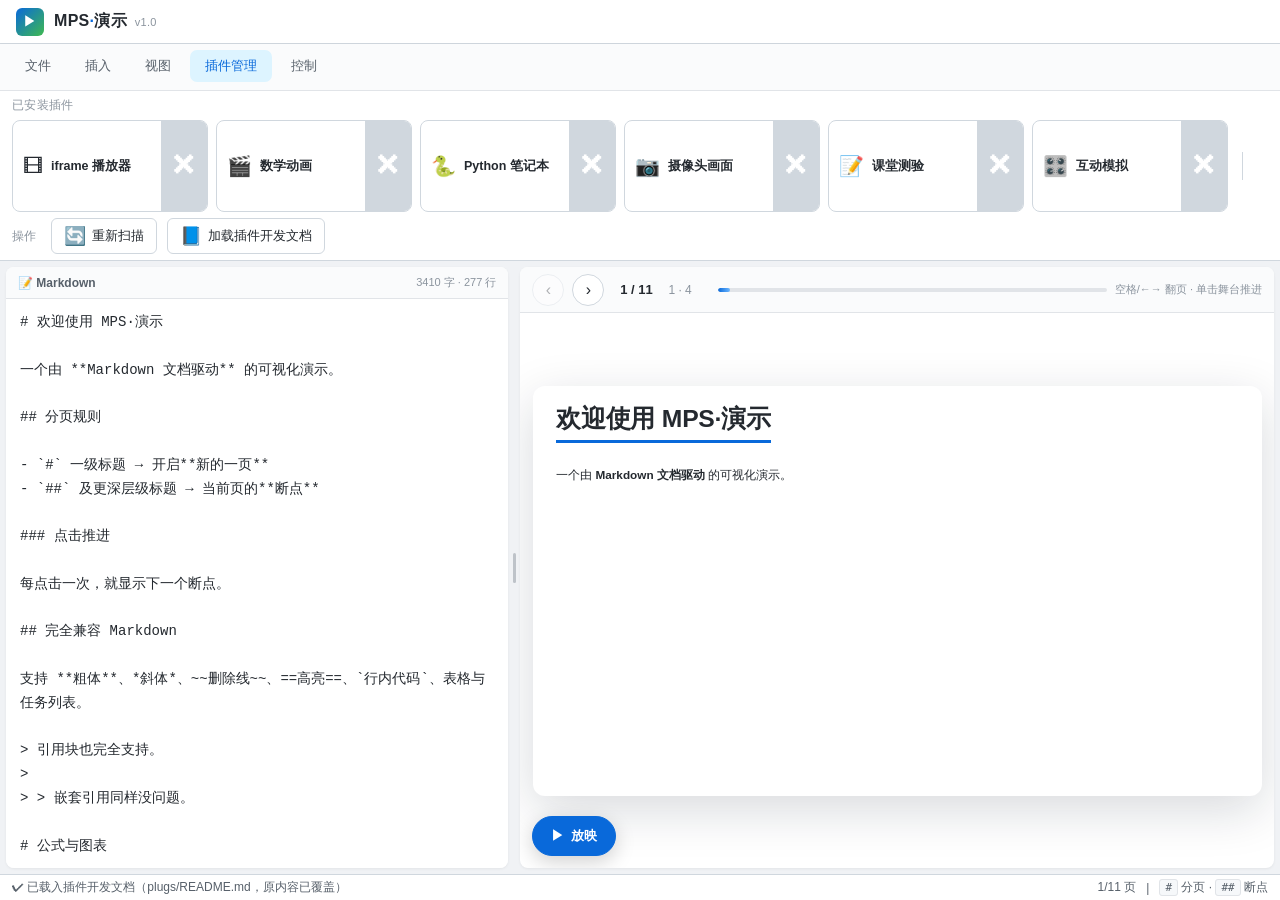
==== presenter.html @ e6049710 "初始提交：MPS · Markdown 写作与演示工具集（纯前端零构建 Markdown 双应用）" ====
<!DOCTYPE html>
<html lang="zh-CN"><head>
<meta charset="UTF-8">
<meta name="viewport" content="width=device-width, initial-scale=1.0, maximum-scale=1.0, user-scalable=no">
<title>MPS·演示 - Markdown 驱动的可视化演示</title>

<!-- 第三方库 -->
<script src="./lib/markdown-it.min.js"></script>
<script src="./lib/markdown-it-sub.min.js"></script>
<script src="./lib/markdown-it-sup.min.js"></script>
<script src="./lib/markdown-it-mark.min.js"></script>
<script src="./lib/markdown-it-multimd-table.min.js"></script>
<!-- KaTeX -->
<link rel="stylesheet" href="./lib/katex.min.css">
<script src="./lib/katex.min.js"></script>
<!-- Mermaid -->
<script src="./lib/mermaid.min.js"></script>
<!-- 插件宿主：扫描 plugs/ 并安装启用的插件（数学动画等） -->
<script src="./lib/mps-plugins.js"></script>

<style>
/* ===== CSS 变量：浅色/深色主题 ===== */
:root {
    --bg-body: #f0f2f5;
    --bg-header: #ffffff;
    --bg-toolbar: #ffffff;
    --bg-tab: #fafbfc;
    --bg-panel: #ffffff;
    --bg-editor: #ffffff;
    --bg-slide: #ffffff;
    --text-primary: #24292f;
    --text-secondary: #57606a;
    --text-muted: #8b949e;
    --border-color: #d0d7de;
    --border-light: #e1e4e8;
    --shadow: 0 1px 3px rgba(0, 0, 0, 0.06);
    --stage-shadow: 0 14px 50px rgba(15, 23, 42, .16);
    --hover-bg: #f3f4f6;
    --active-bg: #ddf4ff;
    --active-color: #0969da;
    --code-bg: #f6f8fa;
    --accent: #0969da;
    --accent-soft: #ddf4ff;
    --table-border: #8b949e;
    --resizer-color: #d0d7de;
    --resizer-active: #0969da;
}

body.dark-mode {
    --bg-body: #1c1e21;
    --bg-header: #2d2f33;
    --bg-toolbar: #2d2f33;
    --bg-tab: #222426;
    --bg-panel: #2d2f33;
    --bg-editor: #1e1f22;
    --bg-slide: #1c1f23;
    --text-primary: #e6e6e6;
    --text-secondary: #b0b0b0;
    --text-muted: #888888;
    --border-color: #44474d;
    --border-light: #3c3f44;
    --shadow: 0 1px 3px rgba(0, 0, 0, 0.3);
    --stage-shadow: 0 14px 50px rgba(0, 0, 0, .65);
    --hover-bg: #3c3f44;
    --active-bg: #1f3a5f;
    --active-color: #58a6ff;
    --code-bg: #2d2f33;
    --accent: #58a6ff;
    --accent-soft: #1f3a5f;
    --table-border: #888888;
    --resizer-color: #44474d;
    --resizer-active: #58a6ff;
}

/* ===== 全局 ===== */
* { margin: 0; padding: 0; box-sizing: border-box; }
html, body { height: 100%; overflow: hidden; }
body {
    font-family: 'Segoe UI', 'Microsoft YaHei', sans-serif;
    background: var(--bg-body);
    display: flex;
    flex-direction: column;
    user-select: none;
    transition: background 0.2s, color 0.2s;
    color: var(--text-primary);
}

/* ===== 标题栏 ===== */
.app-header {
    background: var(--bg-header);
    border-bottom: 1px solid var(--border-color);
    padding: 6px 16px;
    display: flex;
    align-items: center;
    gap: 10px;
    flex-shrink: 0;
    height: 44px;
    box-shadow: var(--shadow);
    transition: background 0.2s, border-color 0.2s;
}
.app-header .logo {
    width: 28px; height: 28px; border-radius: 6px;
    background: linear-gradient(135deg, var(--accent), #3fb950);
    color: #fff;
    display: flex; align-items: center; justify-content: center;
    font-size: 14px; flex-shrink: 0;
}
.app-header .title {
    font-size: 16px; font-weight: 600; color: var(--text-primary); letter-spacing: 0.3px;
}
.app-header .title .accent { color: var(--accent); }
.app-header .version { font-size: 11px; color: var(--text-muted); margin-left: 3px; font-weight: 400; }
.app-header .spacer { flex: 1; }
.app-header .header-status {
    font-size: 11px; color: var(--text-secondary);
    background: var(--bg-tab); padding: 2px 10px; border-radius: 12px; display: none;
}

/* ===== Ribbon 工具栏（Windows 11 圆角风格） ===== */
.ribbon {
    background: var(--bg-toolbar);
    border-bottom: 1px solid var(--border-color);
    flex-shrink: 0;
    box-shadow: var(--shadow);
    transition: background 0.2s, border-color 0.2s;
}
.ribbon-tabs {
    display: flex;
    padding: 6px 10px 8px;
    gap: 4px;
    background: var(--bg-tab);
    border-bottom: 1px solid var(--border-light);
    flex-wrap: nowrap;
    overflow-x: auto;
    -webkit-overflow-scrolling: touch;
    transition: background 0.2s, border-color 0.2s;
}
.ribbon-tabs button {
    background: transparent; border: none;
    padding: 6px 15px; font-size: 13px; font-weight: 500;
    color: var(--text-secondary); cursor: pointer;
    border-radius: 7px;
    transition: all 0.15s;
    white-space: nowrap; font-family: inherit;
    height: 32px; display: flex; align-items: center;
}
.ribbon-tabs button:hover { background: var(--hover-bg); }
.ribbon-tabs button.active { color: var(--active-color); background: var(--active-bg); font-weight: 600; }
.ribbon-panels {
    padding: 6px 12px; min-height: 56px;
    display: flex; align-items: center; flex-wrap: wrap; gap: 6px 10px;
    background: var(--bg-panel);
    transition: background 0.2s;
    max-height: calc(100vh - 200px); overflow-y: auto;
}
.ribbon-panel { display: none; width: 100%; flex-wrap: wrap; align-items: center; gap: 6px 10px; }
.ribbon-panel.active { display: flex; }

.ribbon-panel button, .ribbon-panel select {
    background: var(--bg-panel);
    border: 1px solid var(--border-color);
    border-radius: 6px;
    padding: 6px 12px; font-size: 14px; cursor: pointer;
    color: var(--text-primary);
    transition: all 0.15s;
    display: inline-flex; align-items: center; gap: 6px;
    white-space: nowrap; font-family: inherit;
    height: 36px; min-width: 44px; justify-content: center;
}
.ribbon-panel button:hover, .ribbon-panel select:hover {
    background: var(--hover-bg); border-color: var(--text-muted);
}
.ribbon-panel button:active, .ribbon-panel select:active { background: var(--border-light); }
.ribbon-panel button.active { background: var(--active-bg); border-color: var(--active-color); color: var(--active-color); }
.ribbon-panel button.primary { background: var(--accent); border-color: var(--accent); color: #fff; }
.ribbon-panel button.primary:hover { opacity: .88; background: var(--accent); }
.ribbon-panel select { padding: 4px 24px 4px 10px; appearance: auto; min-width: 70px; }
.ribbon-panel .icon { font-size: 18px; line-height: 1; }
.ribbon-panel .label { font-size: 13px; font-weight: 500; }
.ribbon-panel .group-label { font-size: 12px; color: var(--text-muted); margin-right: 4px; font-weight: 500; letter-spacing: 0.3px; white-space: nowrap; }
.ribbon-panel .divider { width: 1px; height: 28px; background: var(--border-color); margin: 0 4px; }
.ribbon-panel .hint { font-size: 12px; color: var(--text-muted); line-height: 1.5; }
.ribbon-panel input[type="text"] {
    height: 36px; padding: 0 10px; border: 1px solid var(--border-color);
    border-radius: 6px; background: var(--bg-panel); color: var(--text-primary);
    font-size: 13px; min-width: 150px; font-family: inherit;
    transition: border-color 0.15s;
}
.ribbon-panel input[type="text"]:focus { outline: none; border-color: var(--active-color); }
.ribbon-panel button:disabled { opacity: .4; cursor: not-allowed; }
/* —— 插件管理面板：紧凑的可翻转卡片（正面：图标 + 名称 + 开关；背面：简介） —— */
.plugin-card {
    position: relative; flex: 0 0 auto;
    width: 196px; height: 92px;
    perspective: 700px; cursor: pointer;
}
.plugin-card .pc-inner {
    position: relative; width: 100%; height: 100%;
    transform-style: preserve-3d;
    transition: transform 0.45s cubic-bezier(0.4, 0.2, 0.2, 1);
}
.plugin-card.flipped .pc-inner { transform: rotateY(180deg); }
.plugin-card .pc-face {
    position: absolute; top: 0; right: 0; bottom: 0; left: 0;
    display: flex; overflow: hidden;
    border: 1px solid var(--border-color); border-radius: 8px; background: var(--bg-panel);
    backface-visibility: hidden; -webkit-backface-visibility: hidden;
}
.plugin-card.on .pc-face { border-color: var(--active-color); }
.plugin-card .pc-front { align-items: stretch; gap: 0; padding: 0; }
.plugin-card .pc-info { display: flex; align-items: center; gap: 8px; flex: 1; min-width: 0; padding: 8px 10px; }
.plugin-card .pc-icon { flex: 0 0 auto; font-size: 20px; line-height: 1; }
.plugin-card .pc-name {
    flex: 1; min-width: 0; font-size: 12.5px; font-weight: 600; line-height: 1.3;
    color: var(--text-primary);
    display: -webkit-box; -webkit-line-clamp: 2; -webkit-box-orient: vertical; overflow: hidden;
}
.plugin-card.on .pc-name { color: var(--active-color); }
.plugin-card .pc-back {
    flex-direction: column; justify-content: center; gap: 2px;
    padding: 8px 10px; transform: rotateY(180deg);
}
.plugin-card .pc-desc {
    font-size: 10.5px; line-height: 1.4; color: var(--text-secondary);
    display: -webkit-box; -webkit-line-clamp: 4; -webkit-box-orient: vertical; overflow: hidden;
}
.plugin-card .pc-meta {
    font-size: 10px; color: var(--text-muted);
    white-space: nowrap; overflow: hidden; text-overflow: ellipsis;
}
/* 开关：与卡片等高的大方块（开启 = 蓝色 √，关闭 = 灰色 ×） */
.plugin-card .pc-block {
    flex: 0 0 auto; width: 46px;
    display: flex; align-items: center; justify-content: center;
    background: var(--border-color); color: #fff;
    font-size: 26px; line-height: 1; font-weight: 700;
    user-select: none; transition: background 0.2s;
}
.plugin-card.on .pc-block { background: var(--active-color); }
.plugin-card .pc-block:hover { filter: brightness(0.94); }
.plugin-card .pc-block.pending { opacity: 0.45; }
/* —— 通用确认弹窗：与页面 UI 统一（替代浏览器原生 confirm） —— */
.mps-modal {
    position: fixed; top: 0; right: 0; bottom: 0; left: 0; z-index: 9999;
    display: flex; align-items: center; justify-content: center;
}
.mps-modal[hidden] { display: none; }
.mps-modal .mps-modal-mask { position: absolute; top: 0; right: 0; bottom: 0; left: 0; background: rgba(0, 0, 0, .45); }
.mps-modal .mps-modal-box {
    position: relative; width: min(430px, calc(100vw - 40px));
    background: var(--bg-panel); border: 1px solid var(--border-color);
    border-radius: 12px; box-shadow: 0 12px 36px rgba(0, 0, 0, .28);
    overflow: hidden; animation: mpsModalIn .16s ease-out;
}
@keyframes mpsModalIn {
    from { opacity: 0; transform: translateY(-10px) scale(.98); }
    to { opacity: 1; transform: none; }
}
.mps-modal .mps-modal-head {
    display: flex; align-items: center; gap: 8px;
    padding: 15px 18px 0; font-size: 15px; font-weight: 600; color: var(--text-primary);
}
.mps-modal .mps-modal-head .icon { font-size: 17px; line-height: 1; }
.mps-modal .mps-modal-body {
    padding: 10px 18px 18px; font-size: 13px; line-height: 1.7;
    color: var(--text-secondary); word-break: break-word;
}
.mps-modal .mps-modal-foot {
    display: flex; justify-content: flex-end; gap: 8px;
    padding: 12px 18px; border-top: 1px solid var(--border-color); background: var(--bg-body);
}
.mps-modal .mps-modal-foot button {
    height: 34px; padding: 0 18px; border-radius: 6px; cursor: pointer;
    font-family: inherit; font-size: 13px;
    border: 1px solid var(--border-color); background: var(--bg-panel); color: var(--text-primary);
    transition: all 0.15s;
}
.mps-modal .mps-modal-foot button:hover { background: var(--hover-bg); border-color: var(--text-muted); }
.mps-modal .mps-modal-foot button:focus-visible { outline: 2px solid var(--active-color); outline-offset: 1px; }
.mps-modal .mps-modal-foot button.primary { background: var(--accent); border-color: var(--accent); color: #fff; }
.mps-modal .mps-modal-foot button.primary:hover { opacity: .88; background: var(--accent); }
.ctrl-zone { display: flex; flex-direction: column; gap: 4px; width: 100%; margin-top: 4px; }
.ctrl-devices { display: flex; flex-wrap: wrap; gap: 5px; min-height: 22px; }
.ctrl-device {
    font-size: 11px; padding: 2px 9px; border-radius: 11px;
    border: 1px solid var(--border-color); color: var(--text-muted);
    display: inline-flex; align-items: center; gap: 4px; white-space: nowrap; background: var(--bg-panel);
}
.ctrl-device.online { color: var(--active-color); border-color: var(--active-color); }
.ctrl-device b { color: var(--text-primary); font-weight: 600; }
.ctrl-log {
    font-size: 11px; font-family: Consolas, Menlo, monospace; line-height: 1.6;
    color: var(--text-muted); max-height: 88px; overflow-y: auto;
    border-top: 1px dashed var(--border-color); padding-top: 4px; white-space: pre-wrap;
}

/* ===== 主体 ===== */
.main {
    flex: 1; min-height: 0; display: flex;
    overflow: hidden; background: var(--bg-body);
    padding: 6px; gap: 0;
    transition: background 0.2s, flex-direction 0.2s;
}
.editor-panel {
    flex: 1 1 40%; min-height: 0;
    display: flex; flex-direction: column;
    background: var(--bg-editor);
    border-radius: 8px; box-shadow: var(--shadow);
    overflow: hidden; position: relative;
    transition: background 0.2s;
}
.stage-panel {
    flex: 1 1 60%; min-height: 0;
    display: flex; flex-direction: column;
    border-radius: 8px; box-shadow: var(--shadow);
    overflow: hidden; background: var(--bg-panel);
    transition: background 0.2s;
}
.editor-panel.hidden-panel, .stage-panel.hidden-panel, .resizer.hidden-panel { display: none; }
.ribbon.hidden-panel { display: none; }

.resizer {
    flex-shrink: 0; width: 8px; background: transparent;
    cursor: col-resize; display: flex; align-items: center; justify-content: center;
    position: relative; transition: background 0.2s;
    margin: 0 2px;
}
.resizer:hover, .resizer.active { background: var(--resizer-color); }
.resizer::after {
    content: ''; display: block; width: 3px; height: 30px;
    background: var(--text-muted); border-radius: 2px; opacity: .5;
    transition: opacity 0.2s;
}
.resizer:hover::after, .resizer.active::after { opacity: 1; background: var(--resizer-active); }

/* 面板头部 */
.editor-panel .panel-header, .stage-panel .panel-header {
    padding: 6px 12px; background: var(--bg-tab);
    border-bottom: 1px solid var(--border-light);
    font-size: 12px; font-weight: 600; color: var(--text-secondary);
    display: flex; justify-content: space-between; align-items: center;
    flex-shrink: 0; height: 32px;
    transition: background 0.2s, border-color 0.2s;
}
.editor-panel textarea {
    flex: 1; min-height: 0; border: none;
    padding: 12px 14px; font-size: 14px; line-height: 1.7;
    font-family: 'Consolas', 'Courier New', monospace;
    resize: none; outline: none;
    background: var(--bg-editor); color: var(--text-primary);
    tab-size: 4;
    transition: background 0.2s, color 0.2s;
    user-select: text;
}

/* ---- 舞台 ---- */
.stage-wrap {
    flex: 1; min-height: 0; position: relative;
    display: flex; align-items: center; justify-content: center;
    padding: 12px; overflow: hidden;
    transition: background 0.25s;
}
.stage {
    position: relative;
    background: var(--bg-slide);
    border-radius: 12px;
    box-shadow: var(--stage-shadow);
    overflow: hidden; cursor: pointer;
    transition: background 0.25s, box-shadow 0.25s;
}
.stage.pulse { animation: stagePulse .4s ease; }
@keyframes stagePulse {
    0%   { box-shadow: var(--stage-shadow), 0 0 0 0 rgba(9,105,218,.5); }
    100% { box-shadow: var(--stage-shadow), 0 0 0 18px rgba(9,105,218,0); }
}
.slide {
    position: absolute; inset: 0;
    padding: 1.6em 2em; overflow-y: auto; overflow-x: hidden;
    line-height: 1.65;
    scrollbar-width: thin; scrollbar-color: var(--border-color) transparent;
}
.slide::-webkit-scrollbar { width: 8px; }
.slide::-webkit-scrollbar-thumb { background: var(--border-color); border-radius: 4px; }
.slide-block + .slide-block { margin-top: .9em; }
.slide-block.enter { animation: blockIn .42s cubic-bezier(.22,.85,.3,1) both; }
@keyframes blockIn { from { opacity: 0; transform: translateY(16px); } to { opacity: 1; transform: translateY(0); } }
.empty-state {
    position: absolute; inset: 0;
    display: flex; align-items: center; justify-content: center;
    color: var(--text-muted); font-size: 15px; text-align: center;
    padding: 2em; line-height: 1.8;
}

/* ---- 舞台内 Markdown 样式 ---- */
.slide h1 { font-size: 2.1em; font-weight: 700; line-height: 1.25; margin: 0 0 .65em; padding-bottom: .18em; border-bottom: 3px solid var(--accent); display: inline-block; letter-spacing: -.01em; }
.slide h2 { font-size: 1.45em; font-weight: 650; line-height: 1.3; margin: 0 0 .55em; display: flex; align-items: center; gap: .5em; }
.slide h2::before { content: ''; flex-shrink: 0; width: .18em; height: .95em; background: var(--accent); border-radius: 2px; }
.slide h3 { font-size: 1.2em; font-weight: 600; margin: .15em 0 .45em; color: var(--text-primary); }
.slide h4 { font-size: 1.08em; font-weight: 600; margin: .15em 0 .4em; color: var(--text-secondary); }
.slide h5, .slide h6 { font-size: 1em; font-weight: 600; margin: .15em 0 .35em; color: var(--text-secondary); }
.slide p { margin: .5em 0; }
.slide strong { font-weight: 700; }
.slide mark { background: #fff3b0; color: inherit; padding: 0 .18em; border-radius: 3px; }
body.dark-mode .slide mark { background: #6b5b1a; }
.slide ul, .slide ol { padding-left: 1.5em; margin: .5em 0; }
.slide li { margin: .22em 0; }
.slide li::marker { color: var(--accent); }
.slide ul ul, .slide ul ol, .slide ol ul, .slide ol ol { margin: .2em 0; padding-left: 1.5em; }
.slide .task-list-item { list-style: none; margin-left: -1.45em; }
.slide .task-list-item input[type="checkbox"] { margin-right: .5em; vertical-align: middle; accent-color: var(--accent); pointer-events: none; }
.slide code { font-family: 'Consolas','Courier New',monospace; font-size: .88em; background: var(--code-bg); padding: .12em .4em; border-radius: 4px; border: 1px solid var(--border-light); }
.slide pre { background: var(--code-bg); border: 1px solid var(--border-light); border-radius: 9px; padding: .85em 1.05em; overflow-x: auto; margin: .7em 0; }
.slide pre code { background: none; border: none; padding: 0; font-size: .85em; line-height: 1.6; }
.slide blockquote { border-left: .25em solid var(--accent); padding: .2em 0 .2em 1em; margin: .7em 0; color: var(--text-secondary); }
.slide blockquote blockquote { margin-left: 1.2em; border-left-color: var(--text-muted); }
.slide table { border-collapse: collapse; margin: .75em 0; font-size: .95em; }
.slide th, .slide td { border: 2px solid var(--table-border); padding: .38em .9em; text-align: left; }
.slide th { background: var(--code-bg); font-weight: 600; }
.slide img { max-width: 100%; border-radius: 8px; }
.slide hr { border: none; height: 1px; background: var(--border-color); margin: 1.1em 0; }
.slide a { color: var(--accent); text-decoration: none; border-bottom: 1px solid transparent; transition: border-color .15s; }
.slide a:hover { border-bottom-color: var(--accent); }
.slide .katex-display { margin: .75em 0; overflow-x: auto; overflow-y: hidden; padding: .2em 0; }
.slide .mermaid { text-align: center; margin: .8em 0; overflow-x: auto; }

body.dark-mode .countdown-hello .mermaid svg { background: transparent; }
body.dark-mode .slide .mermaid svg { background: transparent; }
body.dark-mode .slide .mermaid .node rect,
body.dark-mode .slide .mermaid .node circle,
body.dark-mode .slide .mermaid .node ellipse,
body.dark-mode .slide .mermaid .node polygon,
body.dark-mode .slide .mermaid .node path { stroke: #aaa; stroke-width: 1.5px; }
body.dark-mode .slide .mermaid .edgePath .path { stroke: #aaa !important; }
body.dark-mode .slide .mermaid .cluster rect { stroke: #888 !important; }
body.dark-mode .slide .mermaid .actor { stroke: #aaa !important; fill: #2d2f33 !important; }
body.dark-mode .slide .mermaid .actor-line { stroke: #888 !important; }
body.dark-mode .slide .mermaid .messageLine0,
body.dark-mode .slide .mermaid .messageLine1 { stroke: #aaa !important; }
body.dark-mode .slide .mermaid .loopLine { stroke: #888 !important; }
body.dark-mode .slide .mermaid .task { stroke: #aaa !important; }
body.dark-mode .slide .mermaid .grid .tick { stroke: #555 !important; }
body.dark-mode .slide .mermaid .today { stroke: #f44 !important; }

/* ---- 舞台工具条 ---- */
.stage-toolbar {
    flex-shrink: 0; height: 46px;
    display: flex; align-items: center; gap: 8px;
    padding: 0 12px;
    background: var(--bg-tab);
    border-bottom: 1px solid var(--border-light);
    transition: background 0.2s, border-color 0.2s;
}
.nav-btn {
    width: 32px; height: 32px; border-radius: 50%;
    border: 1px solid var(--border-color); background: var(--bg-panel);
    color: var(--text-primary); font-size: 16px; line-height: 1;
    cursor: pointer; display: flex; align-items: center; justify-content: center;
    transition: all .15s; user-select: none;
}
.nav-btn:hover:not(:disabled) { background: var(--accent); border-color: var(--accent); color: #fff; }
.nav-btn:disabled { opacity: .35; cursor: not-allowed; }
.page-info { font-size: 13px; font-weight: 600; min-width: 48px; text-align: center; font-variant-numeric: tabular-nums; }
.step-info { font-size: 12px; color: var(--text-muted); min-width: 42px; font-variant-numeric: tabular-nums; }
.progress-track { flex: 1; height: 4px; border-radius: 2px; background: var(--border-light); overflow: hidden; min-width: 40px; }
.progress-bar { height: 100%; width: 0%; border-radius: 2px; background: linear-gradient(90deg, var(--accent), #6cb6ff); transition: width .35s cubic-bezier(.3,.9,.3,1); }
.toolbar-hint { font-size: 11px; color: var(--text-muted); }

/* ---- 悬浮放映按钮（位于翻页按钮下方） ---- */
.pres-btns {
    position: absolute; left: 12px; bottom: 12px;
    display: flex; flex-direction: column; gap: 8px;
    z-index: 20;
}
.pres-btn {
    height: 40px; padding: 0 18px; border-radius: 20px;
    border: 1px solid var(--border-color);
    background: var(--bg-panel); color: var(--text-primary);
    font-size: 13px; font-weight: 600;
    box-shadow: 0 6px 20px rgba(0,0,0,.18);
    cursor: pointer; display: inline-flex; align-items: center; gap: 7px;
    backdrop-filter: blur(8px);
    transition: all .15s; font-family: inherit; white-space: nowrap; user-select: none;
}
.pres-btn:hover { background: var(--active-bg); border-color: var(--active-color); color: var(--active-color); transform: translateY(-1px); }
.pres-btn.primary { background: var(--accent); border-color: var(--accent); color: #fff; }
.pres-btn.primary:hover { opacity: .9; color: #fff; background: var(--accent); }
.pres-btn.hidden { display: none; }

/* ===== 状态栏 ===== */
.statusbar {
    flex-shrink: 0; height: 26px;
    background: var(--bg-panel); border-top: 1px solid var(--border-color);
    display: flex; align-items: center; justify-content: space-between;
    padding: 0 12px; font-size: 12px;
    color: var(--text-secondary);
    transition: background 0.2s, border-color 0.2s;
}
.statusbar .right { display: flex; align-items: center; gap: 10px; }
.statusbar code { background: var(--code-bg); padding: 1px 5px; border-radius: 3px; border: 1px solid var(--border-light); font-family: 'Consolas', monospace; font-size: 11px; }

/* 隐藏文件输入 */
#fileInput { display: none; }

/* ===== 响应式 ===== */
@media (max-width: 720px) {
    .app-header { height: 40px; padding: 4px 10px; }
    .app-header .version { display: none; }
    .main { flex-direction: column; }
    .editor-panel { flex: 1 1 45%; min-height: 30vh; }
    .stage-panel { flex: 1 1 55%; min-height: 30vh; }
    .resizer { width: 100%; height: 8px; cursor: row-resize; margin: 2px 0; }
    .resizer::after { width: 30px; height: 3px; }
    .ribbon-tabs button { padding: 4px 12px; font-size: 12px; height: 30px; }
    .ribbon-panels { padding: 4px 8px; min-height: 48px; max-height: calc(100vh - 160px); }
    .ribbon-panel button, .ribbon-panel select { padding: 4px 8px; font-size: 13px; height: 32px; min-width: 36px; }
    .toolbar-hint { display: none; }
    .stage-wrap { padding: 8px; }
    .stage-toolbar { height: 42px; }
}
@media (max-width: 480px) {
    .ribbon-tabs button { padding: 2px 8px; font-size: 11px; height: 26px; }
    .ribbon-panel button, .ribbon-panel select { padding: 2px 6px; font-size: 12px; height: 28px; min-width: 30px; }
    .ribbon-panel .label { font-size: 11px; }
    .ribbon-panels { padding: 2px 4px; min-height: 40px; gap: 4px; }
    .ribbon-panel { gap: 4px; }
}
</style>
</head>
<body>

<!-- ===== 标题栏 ===== -->
<header class="app-header">
    <div class="logo">▶</div>
    <div class="title">MPS<span class="accent">·</span>演示 <span class="version">v1.0</span></div>
    <div class="spacer"></div>
    <span class="header-status">● 就绪</span>
</header>

<!-- ===== Ribbon 工具栏 ===== -->
<div class="ribbon" id="ribbon">
    <div class="ribbon-tabs">
        <button class="" data-tab="tab-file" data-order="10">文件</button>
        <button data-tab="tab-insert" data-order="20" class="">插入</button>
        <button data-tab="tab-view" data-order="30" class="">视图</button>
        <button data-tab="tab-plugins" data-order="80" class="active" style="font-size: 13px; font-weight: normal;">插件管理</button>
        <button data-tab="tab-control" data-order="90">控制</button>
    </div>
    <div class="ribbon-panels">
        <!-- 文件 -->
        <div class="ribbon-panel" id="tab-file">
            <button class="primary" id="packageBtn" title="把当前 Markdown 打包成纯净演示 HTML"><span class="icon">📦</span><span class="label">打包演示</span></button>
            <div class="divider"></div>
            <button id="openFileBtn" title="打开 .md 文件"><span class="icon">📂</span><span class="label">打开</span></button>
            <button id="loadExampleBtn" title="加载示例"><span class="icon">📋</span><span class="label">示例</span></button>
            <button id="clearBtn" title="清空编辑区"><span class="icon">🗑</span><span class="label">清空</span></button>
            <span class="hint">分页规则：<code>#</code> 一级标题 = 新页 · <code>##</code>~<code>######</code> = 断点</span>
        </div>
        <!-- 插入 -->
        <div class="ribbon-panel" id="tab-insert">
            <span class="group-label">分页</span>
            <button id="pageBreakBtn" title="插入分页符（# 一级标题）"><span class="icon">#</span><span class="label">分页</span></button>
            <span class="group-label">断点</span>
            <button id="breakBtn" title="插入断点（## 二级标题）"><span class="icon">##</span><span class="label">断点</span></button>
            <div class="divider"></div>
            <span class="group-label">图表</span>
            <button id="insertFlowBtn" title="流程图 Mermaid"><span class="icon">↗</span><span class="label">流程图</span></button>
            <button id="insertSeqBtn" title="时序图 Mermaid"><span class="icon">⟷</span><span class="label">时序图</span></button>
            <button id="insertGanttBtn" title="甘特图 Mermaid"><span class="icon">📊</span><span class="label">甘特图</span></button>
            <button id="insertTableBtn" title="插入表格"><span class="icon">⊞</span><span class="label">表格</span></button>
            <div class="divider"></div>
            <span class="group-label">公式</span>
            <button id="insertInlineMathBtn" title="行内公式"><span class="icon">∑</span><span class="label">行内公式</span></button>
            <button id="insertBlockMathBtn" title="块级公式"><span class="icon">∫</span><span class="label">块级公式</span></button>
        </div>
        <!-- 视图 -->
        <div class="ribbon-panel" id="tab-view">
            <span class="group-label">尺寸</span>
            <button id="aspect169Btn" title="宽屏 16:9" class="active"><span class="icon">▭</span><span class="label">16:9</span></button>
            <button id="aspect43Btn" title="4:3"><span class="icon">▢</span><span class="label">4:3</span></button>
            <button id="aspectAutoBtn" title="随窗口自适应"><span class="icon">↔</span><span class="label">自适应</span></button>
            <div class="divider"></div>
            <span class="group-label">主题</span>
            <button id="lightModeBtn" title="浅色模式" class="active"><span class="icon">☀️</span><span class="label">浅色</span></button>
            <button id="darkModeBtn" title="深色模式"><span class="icon">🌙</span><span class="label">深色</span></button>
        </div>
        <!-- 插件管理（宿主选项卡；各插件的功能选项卡由插件自行注入） -->
        <div class="ribbon-panel active" id="tab-plugins">
            <span class="group-label">已安装插件</span>
            <div id="pluginList" style="display:flex;flex-wrap:wrap;gap:8px;align-items:stretch;"><div class="plugin-card off" title="点击卡片查看简介"><div class="pc-inner"><div class="pc-face pc-front"><div class="pc-info" style="font-size: 16px;"><span class="pc-icon">🎬</span><span class="pc-name">数学动画</span></div><div class="pc-block" role="switch" aria-checked="false" title="启用该插件">✕</div></div><div class="pc-face pc-back"><div class="pc-desc" title="用 manim 风格的 DSL 在幻灯片里渲染可播放的数学动画：Canvas 绘制几何图形，KaTeX 排版公式，带可拖动的时间轴。">用 manim 风格的 DSL 在幻灯片里渲染可播放的数学动画：Canvas 绘制几何图形，KaTeX 排版公式，带可拖动的时间轴。</div><div class="pc-meta">mps-manim · v1.0.0 · MPS</div></div></div></div><div class="plugin-card off" title="点击卡片查看简介"><div class="pc-inner"><div class="pc-face pc-front"><div class="pc-info"><span class="pc-icon">🎞</span><span class="pc-name">iframe 播放器</span></div><div class="pc-block" role="switch" aria-checked="false" title="启用该插件">✕</div></div><div class="pc-face pc-back"><div class="pc-desc" title="在幻灯片里嵌入第三方平台播放器：哔哩哔哩、网易云音乐（单曲 / 歌单）、YouTube、Vimeo，或任意 iframe 地址。">在幻灯片里嵌入第三方平台播放器：哔哩哔哩、网易云音乐（单曲 / 歌单）、YouTube、Vimeo，或任意 iframe 地址。</div><div class="pc-meta">iframe · v1.0.0 · MPS</div></div></div></div></div>
            <div class="divider"></div>
            <span class="group-label">操作</span>
            <button id="pluginRescanBtn" title="重新扫描 plugs/manifest.json"><span class="icon">🔄</span><span class="label">重新扫描</span></button>
            <button id="pluginDocBtn" title="把 ./plugs/README.md 载入编辑器（会覆盖当前文档）"><span class="icon">📘</span><span class="label">加载插件开发文档</span></button>
            
        </div>
        <!-- 控制 -->
        <div class="ribbon-panel" id="tab-control">
            <span class="group-label">连接</span>
            <input id="brokerUrl" type="text" value="wss://broker.hivemq.com:8884/mqtt" title="MQTT/WebSocket 地址（HiveMQ 公共 Broker）" placeholder="ws(s)://主机:端口/mqtt">
            <input id="roomId" type="text" value="mps" title="房间前缀，同一前缀互相同步" placeholder="房间/前缀">
            <select id="roleSel" title="本机角色">
                <option value="master">主控 Master</option>
                <option value="slave">被控 Slave</option>
            </select>
            <button id="mpsConnectBtn" title="连接 MQTT">连接</button>
            <button id="mpsDisconnectBtn" disabled="" title="断开连接">断开</button>
            <span id="mpsConnState" class="hint" style="color: var(--text-muted);">未连接</span>
            <div class="divider"></div>
            <span class="group-label">文档</span>
            <button id="mpsSendDocBtn" disabled="" title="把当前 Markdown 发送给所有被控端">📤 发送文档</button>
            <span class="hint" id="mpsRoleHint">未连接，请填写地址并点击「连接」</span>
            <div class="ctrl-zone">
                <div id="mpsDevices" class="ctrl-devices"></div>
                <div id="mpsLog" class="ctrl-log"></div>
            </div>
        </div>
    </div>
</div>

<!-- ===== 主体 ===== -->
<div class="main" id="mainContainer">
    <div class="editor-panel" id="editorPanel">
        <div class="panel-header">
            <span>📝 Markdown</span>
            <span style="font-weight:400; font-size:11px; color:var(--text-muted);"><span id="wordCount">867</span> 字 · <span id="lineCount">81</span> 行</span>
        </div>
        <textarea id="editor" spellcheck="false" placeholder="# 第一页标题

这里的内容属于第一页。

## 第一个断点

点击后才会出现。

### 更深的断点

再次点击后出现。

# 第二页标题

新的一页。"></textarea>
    </div>
    <div class="resizer" id="resizer"></div>
    <div class="stage-panel" id="stagePanel">
        <div class="stage-toolbar">
            <button class="nav-btn" id="prevBtn" title="上一页 (←)" disabled="">‹</button>
            <button class="nav-btn" id="nextBtn" title="下一页 (→)">›</button>
            <span class="page-info" id="pageInfo">1 / 5</span>
            <span class="step-info" id="stepInfo">1 · 4</span>
            <div class="progress-track"><div class="progress-bar" id="progressBar" style="width: 7.14286%;"></div></div>
            <span class="toolbar-hint">空格/←→ 翻页 · 单击舞台推进</span>
        </div>
        <div class="stage-wrap" id="stageWrap">
            <div class="stage" id="stage" style="width: 613px; height: 344px;"><div class="slide" id="slide" style="font-size: 11px;"><div class="slide-block enter"><h1>欢迎使用 MPS·演示</h1>
<p>一个由 <strong>Markdown 文档驱动</strong> 的可视化演示。</p>
</div></div></div>
            <div class="pres-btns" id="presBtns">
                <button class="pres-btn primary" id="presentBtn" title="进入放映模式（隐藏编辑区并全屏）"><span class="icon">▶</span><span class="label">放映</span></button>
                <button class="pres-btn hidden" id="exitPresentBtn" title="退出放映模式"><span class="icon">⏹</span><span class="label">退出放映</span></button>
            </div>
        </div>
    </div>
</div>
<input type="file" id="fileInput" accept=".md,.markdown,.txt">

<!-- ===== 状态栏 ===== -->
<div class="statusbar">
    <span id="statusLeft">✔ 已载入插件开发文档（plugs/README.md，原内容已覆盖）</span>
    <div class="right">
        <span id="slideStatus">1/5 页</span>
        <span>|</span>
        <span><code>#</code> 分页 · <code>##</code> 断点</span>
    </div>
</div>

<!-- ===== 通用确认弹窗（须位于主脚本之前，脚本启动时即取元素引用） ===== -->
<div class="mps-modal" id="mpsModal" hidden="">
    <div class="mps-modal-mask" id="mpsModalMask"></div>
    <div class="mps-modal-box" role="dialog" aria-modal="true" aria-labelledby="mpsModalTitle">
        <div class="mps-modal-head"><span class="icon">⚠</span><span id="mpsModalTitle">加载示例</span></div>
        <div class="mps-modal-body" id="mpsModalMsg">加载示例将覆盖当前 Markdown 内容，且无法撤销。是否继续？</div>
        <div class="mps-modal-foot">
            <button id="mpsModalCancel">取消</button>
            <button class="primary" id="mpsModalOk">覆盖并加载</button>
        </div>
    </div>
</div>

<script>
(function () {
    'use strict';

    /* =========================================================
       1. Markdown-it 初始化
       ========================================================= */
    const md = window.markdownit({
        html: true, linkify: true, typographer: true, breaks: true
    });
    try {
        if (window.markdownitSub) md.use(window.markdownitSub);
        if (window.markdownitSup) md.use(window.markdownitSup);
        if (window.markdownitMark) md.use(window.markdownitMark);
        if (window.markdownitMultimdTable) {
            md.use(window.markdownitMultimdTable, {
                multiline: true, rowspan: true, headerless: true,
                multibody: true, autolabel: true
            });
        }
    } catch (e) { console.warn('markdown-it 插件加载警告:', e); }

    // 宿主 fence：mermaid 由宿主处理，其余语言（如 manim）交给插件注册的渲染器
    const hostFence = function (tokens, idx, options, env, self) {
        const token = tokens[idx];
        const info = token.info.trim();
        if (info === 'mermaid') {
            return '<div class="mermaid">' + token.content + '</div>';
        }
        const prev = md.renderer.rules.__mpsHostPrev;
        if (prev) return prev(tokens, idx, options, env, self);
        return self.renderToken(tokens, idx, options);
    };
    md.renderer.rules.__mpsHostPrev = md.renderer.rules.fence || null;
    md.renderer.rules.fence = hostFence;

    // 暴露给插件的导航能力（可选能力；插件经 ctx.nav 使用，动手时先判断非空）
    const nav = {
        get slide() { return slideIndex; },
        get step() { return stepIndex; },
        get total() { return deck.length; },
        get steps() { return deck.length ? deck[slideIndex].blocks.length : 0; },
        next: function () { next(); },
        prev: function () { prev(); },
        goto: function (s, st) { gotoSlide(s, st); }
    };

    MPSPlugins.init({
        host: 'presenter',
        md: md,
        fence: hostFence,
        refresh: refreshAll,
        getSlideEl: function () { return el.slide; },
        getDeckSource: function () { return el.editor.value; },
        getNav: function () { return nav; },
        setStatus: function (t) { el.statusLeft.textContent = t; },
        insertAtCursor: function (t) { insertAtCursor(t); }
    });

    /* =========================================================
       2. DOM 引用
       ========================================================= */
    const el = {
        editor: document.getElementById('editor'),
        stage: document.getElementById('stage'),
        slide: document.getElementById('slide'),
        stageWrap: document.getElementById('stageWrap'),
        pageInfo: document.getElementById('pageInfo'),
        stepInfo: document.getElementById('stepInfo'),
        progressBar: document.getElementById('progressBar'),
        prevBtn: document.getElementById('prevBtn'),
        nextBtn: document.getElementById('nextBtn'),
        mainContainer: document.getElementById('mainContainer'),
        editorPanel: document.getElementById('editorPanel'),
        stagePanel: document.getElementById('stagePanel'),
        resizer: document.getElementById('resizer'),
        presentBtn: document.getElementById('presentBtn'),
        exitPresentBtn: document.getElementById('exitPresentBtn'),
        ribbon: document.getElementById('ribbon'),
        aspect169Btn: document.getElementById('aspect169Btn'),
        aspect43Btn: document.getElementById('aspect43Btn'),
        aspectAutoBtn: document.getElementById('aspectAutoBtn'),
        lightModeBtn: document.getElementById('lightModeBtn'),
        darkModeBtn: document.getElementById('darkModeBtn'),
        wordCount: document.getElementById('wordCount'),
        lineCount: document.getElementById('lineCount'),
        slideStatus: document.getElementById('slideStatus'),
        statusLeft: document.getElementById('statusLeft'),
        fileInput: document.getElementById('fileInput'),
        loadExampleBtn: document.getElementById('loadExampleBtn'),
        openFileBtn: document.getElementById('openFileBtn'),
        clearBtn: document.getElementById('clearBtn'),
        // —— 通用确认弹窗 ——
        mpsModal: document.getElementById('mpsModal'),
        mpsModalMask: document.getElementById('mpsModalMask'),
        mpsModalTitle: document.getElementById('mpsModalTitle'),
        mpsModalMsg: document.getElementById('mpsModalMsg'),
        mpsModalOk: document.getElementById('mpsModalOk'),
        mpsModalCancel: document.getElementById('mpsModalCancel'),
        pageBreakBtn: document.getElementById('pageBreakBtn'),
        breakBtn: document.getElementById('breakBtn'),
        insertTableBtn: document.getElementById('insertTableBtn'),
        insertFlowBtn: document.getElementById('insertFlowBtn'),
        insertSeqBtn: document.getElementById('insertSeqBtn'),
        insertGanttBtn: document.getElementById('insertGanttBtn'),
        insertInlineMathBtn: document.getElementById('insertInlineMathBtn'),
        insertBlockMathBtn: document.getElementById('insertBlockMathBtn'),
        // —— 插件管理 ——
        pluginList: document.getElementById('pluginList'),
        pluginRescanBtn: document.getElementById('pluginRescanBtn'),
        pluginDocBtn: document.getElementById('pluginDocBtn'),
        // —— 联机控制 ——
        brokerUrl: document.getElementById('brokerUrl'),
        roomId: document.getElementById('roomId'),
        roleSel: document.getElementById('roleSel'),
        mpsConnectBtn: document.getElementById('mpsConnectBtn'),
        mpsDisconnectBtn: document.getElementById('mpsDisconnectBtn'),
        mpsConnState: document.getElementById('mpsConnState'),
        mpsSendDocBtn: document.getElementById('mpsSendDocBtn'),
        mpsRoleHint: document.getElementById('mpsRoleHint'),
        mpsDevices: document.getElementById('mpsDevices'),
        mpsLog: document.getElementById('mpsLog')
    };

    /* =========================================================
       3. 状态
       ========================================================= */
    let deck = [];
    let slideIndex = 0;
    let stepIndex = 0;
    let renderedSlideIndex = -1;
    let renderedStepIndex = -1;
    let isDark = false;
    let aspectMode = '16:9'; // '16:9' | '4:3' | 'auto'

    /* =========================================================
       4. 任务列表渲染
       ========================================================= */
    function renderTaskLists(html) {
        return html.replace(/<li>([\s\S]*?)<\/li>/g, function (match, content) {
            const text = content.replace(/<[^>]*>/g, '').trim();
            const m = text.match(/^\[([ xX])\]\s+(.*)/);
            if (m) {
                const checked = m[1].toLowerCase() === 'x';
                return '<li class="task-list-item"><input type="checkbox" ' +
                    (checked ? 'checked' : '') + ' disabled> ' + m[2] + '</li>';
            }
            return match;
        });
    }

    /* =========================================================
       5. Markdown → HTML（含 KaTeX / Mermaid）
       ========================================================= */
    function renderMarkdown(text) {
        if (!text) return '';
        let idx = 0;
        const placeholders = [];
        let processed = text.replace(/\$\$([\s\S]+?)\$\$/g, function (m, content) {
            const key = '<!--MPSMATHB' + (idx++) + '-->';
            placeholders.push({ type: 'block', content: content.trim(), key: key });
            return key;
        });
        processed = processed.replace(/\$([^\$]+?)\$/g, function (m, content) {
            if (content.indexOf('MPSMATHB') !== -1) return m;
            const key = '<!--MPSMATHI' + (idx++) + '-->';
            placeholders.push({ type: 'inline', content: content.trim(), key: key });
            return key;
        });

        let html = md.render(processed);
        placeholders.forEach(function (p) {
            let rendered;
            try {
                if (window.katex) {
                    rendered = window.katex.renderToString(p.content, {
                        displayMode: p.type === 'block', throwOnError: false
                    });
                } else { throw new Error('no katex'); }
            } catch (e) {
                rendered = p.type === 'block' ? '$$' + p.content + '$$' : '$' + p.content + '$';
            }
            html = html.split(p.key).join(rendered);
        });
        return renderTaskLists(html);
    }

    /* =========================================================
       6. Markdown 解析 → 幻灯片结构
       ========================================================= */
    function parseDeck(text) {
        const lines = String(text || '').replace(/\r\n?/g, '\n').split('\n');
        const slides = [];
        let slide = null;
        let chunk = null;
        let inFence = false;
        let fenceChar = '';
        let fenceLen = 0;   // 开围栏的反引号数量，用于判断收尾（见下方）

        function ensureSlide() {
            if (!slide) { slide = { title: '', blocks: [] }; slides.push(slide); }
        }
        function endChunk() {
            if (slide && chunk) {
                const content = chunk.lines.join('\n').trim();
                if (content) slide.blocks.push({ level: chunk.level, content: content });
            }
            chunk = null;
        }

        for (let i = 0; i < lines.length; i++) {
            const line = lines[i];
            const fenceMatch = line.match(/^\s*(`{3,}|~{3,})(.*)$/);
            if (fenceMatch) {
                const marker = fenceMatch[1];
                const ch = marker.charAt(0);
                if (!inFence) {
                    inFence = true;
                    fenceChar = ch;
                    fenceLen = marker.length;
                } else if (ch === fenceChar && marker.length >= fenceLen &&
                           /^\s*$/.test(fenceMatch[2])) {
                    // 收尾围栏必须「同字符、不短于开围栏、且后面没有信息串」（CommonMark）。
                    // 少了长度判断，「四反引号块里嵌三反引号」的例子会在内层就被判为结束，
                    // 于是示例里的 # 变成分页、示例里的 HTML 泄漏成真标签。
                    inFence = false;
                    fenceChar = '';
                    fenceLen = 0;
                }
                if (!chunk) { ensureSlide(); chunk = { level: 0, lines: [] }; }
                chunk.lines.push(line);
                continue;
            }
            if (inFence) {
                if (!chunk) { ensureSlide(); chunk = { level: 0, lines: [] }; }
                chunk.lines.push(line);
                continue;
            }
            const hMatch = line.match(/^(#{1,6})\s+(.*)$/);
            if (hMatch) {
                const level = hMatch[1].length;
                const title = hMatch[2].trim();
                if (level === 1) {
                    endChunk();
                    slide = { title: title, blocks: [] };
                    slides.push(slide);
                    chunk = { level: 1, lines: [line] };
                } else {
                    endChunk();
                    ensureSlide();
                    chunk = { level: level, lines: [line] };
                }
                continue;
            }
            if (!chunk) { ensureSlide(); chunk = { level: 0, lines: [] }; }
            chunk.lines.push(line);
        }
        endChunk();
        return slides.filter(function (s) { return s.blocks.length > 0; });
    }

    /* =========================================================
       7. Mermaid 渲染
       ========================================================= */
    function renderMermaidIn(container) {
        if (!window.mermaid) return;
        const nodes = container.querySelectorAll('.mermaid');
        if (!nodes.length) return;
        const pending = [];
        nodes.forEach(function (n) {
            if (!n.getAttribute('data-processed')) pending.push(n);
        });
        if (!pending.length) return;
        try {
            const r = mermaid.run({ nodes: pending, suppressErrors: true });
            // 图表异步渲染完成后高度会变化，重新滚动到可见区域
            if (r && typeof r.then === 'function') r.then(function () { revealScroll(); });
            else if (r && typeof r.catch === 'function') r.catch(function () {});
        } catch (e) { console.warn('Mermaid 渲染失败:', e); }
    }

    /* =========================================================
       8. 渲染视图
       ========================================================= */
    function appendBlock(block, animate) {
        const div = document.createElement('div');
        div.className = 'slide-block' + (animate ? ' enter' : '');
        div.innerHTML = renderMarkdown(block.content);
        el.slide.appendChild(div);
        renderMermaidIn(div);
        // 通知插件：内容块已入 DOM（如数学动画在此初始化场景）
        MPSPlugins.blockRendered(div);
    }

    // 强制整页重渲染（插件启停导致 fence 规则变化时使用）
    function refreshAll() {
        renderedSlideIndex = -1;
        renderedStepIndex = -1;
        renderCurrent();
    }

    function renderCurrent() {
        if (!deck.length) {
            el.slide.innerHTML =
                '<div class="empty-state">还没有内容<br>在左侧编辑区粘贴你的 Markdown 文档</div>';
            renderedSlideIndex = -1;
            renderedStepIndex = -1;
            updateHud();
            return;
        }
        if (slideIndex >= deck.length) slideIndex = deck.length - 1;
        if (slideIndex < 0) slideIndex = 0;
        const curSlide = deck[slideIndex];
        if (stepIndex >= curSlide.blocks.length) stepIndex = curSlide.blocks.length - 1;
        if (stepIndex < 0) stepIndex = 0;

        if (slideIndex !== renderedSlideIndex) {
            el.slide.innerHTML = '';
            el.slide.scrollTop = 0;
            renderedSlideIndex = slideIndex;
            renderedStepIndex = -1;
            for (let i = 0; i <= stepIndex; i++) appendBlock(curSlide.blocks[i], true);
            renderedStepIndex = stepIndex;
        } else if (stepIndex > renderedStepIndex) {
            for (let i = renderedStepIndex + 1; i <= stepIndex; i++) appendBlock(curSlide.blocks[i], true);
            renderedStepIndex = stepIndex;
        } else if (stepIndex < renderedStepIndex) {
            while (el.slide.children.length > stepIndex + 1) el.slide.removeChild(el.slide.lastElementChild);
            renderedStepIndex = stepIndex;
        }
        revealScroll(); // 新显示的内容自动滚动到可视区域（修复内容出现在画布外）
        updateHud();
    }

    // 把最后一块新内容滚动到可见区域（底部对齐，超出一屏则滚动）
    function revealScroll() {
        requestAnimationFrame(function () {
            const maxTop = el.slide.scrollHeight - el.slide.clientHeight;
            if (maxTop <= 0) return;
            const sb = el.slide.getBoundingClientRect();
            const last = el.slide.lastElementChild;
            let top = maxTop;
            if (last) {
                // getBoundingClientRect 量到的是「当前滚动位置下」末块底部到容器顶的距离，
                // 换算成内容坐标必须再加回当前 scrollTop —— 漏掉它就会少滚「已经滚过的那一段」，
                // 且前面块越高、误差越大（含插件 / 长内容的页面尤其明显）。
                const rel = last.getBoundingClientRect().bottom - sb.top + el.slide.scrollTop;
                top = Math.min(Math.max(rel - el.slide.clientHeight, 0), maxTop);
            }
            el.slide.scrollTo({ top: top, behavior: 'smooth' });
        });
    }

    /* =========================================================
       9. HUD 更新
       ========================================================= */
    function updateHud() {
        el.slideStatus.textContent = deck.length ? (slideIndex + 1) + '/' + deck.length + ' 页' : '0/0 页';
        if (!deck.length) {
            el.pageInfo.textContent = '0 / 0';
            el.stepInfo.textContent = '';
            el.progressBar.style.width = '0%';
            el.prevBtn.disabled = true;
            el.nextBtn.disabled = true;
            MPSPlugins.slideChanged();
            return;
        }
        el.pageInfo.textContent = (slideIndex + 1) + ' / ' + deck.length;
        const totalBlocks = deck[slideIndex].blocks.length;
        el.stepInfo.textContent = totalBlocks > 1 ? (stepIndex + 1) + ' · ' + totalBlocks : '';
        let before = 0;
        for (let i = 0; i < slideIndex; i++) before += deck[i].blocks.length;
        let total = 0;
        for (let i = 0; i < deck.length; i++) total += deck[i].blocks.length;
        const cur = before + stepIndex + 1;
        el.progressBar.style.width = (total ? (cur / total * 100) : 0) + '%';
        const atStart = (slideIndex === 0 && stepIndex === 0);
        const atEnd = (slideIndex === deck.length - 1 && stepIndex === deck[slideIndex].blocks.length - 1);
        el.prevBtn.disabled = atStart;
        el.nextBtn.disabled = atEnd;
        // 通知插件：页 / 断点位置已变化（宿主内部会按位置去重）
        MPSPlugins.slideChanged();
    }

    /* =========================================================
       10. 导航
       ========================================================= */
    function next() {
        if (!deck.length) { ctrlAfterNav(); return; }
        const curSlide = deck[slideIndex];
        if (stepIndex < curSlide.blocks.length - 1) {
            stepIndex++; renderCurrent();
        } else if (slideIndex < deck.length - 1) {
            slideIndex++; stepIndex = 0; renderCurrent();
        } else { pulseStage(); ctrlAfterNav(); return; }
        ctrlAfterNav();
    }
    function prev() {
        if (!deck.length) return;
        if (stepIndex > 0) { stepIndex--; renderCurrent(); }
        else if (slideIndex > 0) { slideIndex--; stepIndex = deck[slideIndex].blocks.length - 1; renderCurrent(); }
        ctrlAfterNav();
    }

    // 跳到指定页的指定断点（st 省略时落在该页最后一块）；供插件经 ctx.nav.goto() 调用
    function gotoSlide(s, st) {
        if (!deck.length) return;
        s = Math.max(0, Math.min(deck.length - 1, Math.floor(Number(s)) || 0));
        const n = deck[s].blocks.length;
        slideIndex = s;
        stepIndex = (st == null)
            ? n - 1
            : Math.max(0, Math.min(n - 1, Math.floor(Number(st)) || 0));
        renderCurrent();
        ctrlAfterNav();
    }
    function pulseStage() {
        el.stage.classList.remove('pulse');
        void el.stage.offsetWidth;
        el.stage.classList.add('pulse');
        setTimeout(function () { el.stage.classList.remove('pulse'); }, 420);
    }

    /* =========================================================
       11. 尺寸自适应（16:9）
       ========================================================= */
    function fitStage() {
        const rect = el.stageWrap.getBoundingClientRect();
        const availW = Math.max(0, rect.width - 24);
        const availH = Math.max(0, rect.height - 24);
        let w = availW, h = availH;
        if (aspectMode !== 'auto') {
            const ratio = aspectMode === '4:3' ? 4 / 3 : 16 / 9;
            w = availW; h = w / ratio;
            if (h > availH) { h = availH; w = h * ratio; }
        }
        w = Math.max(220, Math.floor(w));
        h = Math.max(124, Math.floor(h));
        el.stage.style.width = w + 'px';
        el.stage.style.height = h + 'px';
        const fontSize = Math.max(11, Math.min(27, w / 62));
        el.slide.style.fontSize = fontSize.toFixed(2) + 'px';
    }

    // 切换纵横比尺寸（16:9 / 4:3 / 自适应）。主控模式下把改动同步给所有被控端。
    function setAspect(mode) {
        if (aspectMode === mode) return;
        aspectMode = mode;
        el.aspect169Btn.classList.toggle('active', mode === '16:9');
        el.aspect43Btn.classList.toggle('active', mode === '4:3');
        el.aspectAutoBtn.classList.toggle('active', mode === 'auto');
        fitStage();
        ctrlPublishAspect();
    }

    /* =========================================================
       12. 主题
       ========================================================= */
    function setTheme(dark) {
        isDark = dark;
        document.body.classList.toggle('dark-mode', dark);
        el.lightModeBtn.classList.toggle('active', !dark);
        el.darkModeBtn.classList.toggle('active', dark);
        if (window.mermaid) {
            try {
                mermaid.initialize({
                    startOnLoad: false,
                    theme: dark ? 'dark' : 'default',
                    securityLevel: 'loose',
                    flowchart: { useMaxWidth: true },
                    sequence: { useMaxWidth: true }
                });
            } catch (e) {}
        }
        renderedSlideIndex = -1;
        renderedStepIndex = -1;
        renderCurrent();
    }

    /* =========================================================
       13. 源码加载与统计
       ========================================================= */
    function updateStats() {
        const v = el.editor.value;
        el.wordCount.textContent = v.replace(/\s/g, '').length;
        el.lineCount.textContent = v.split('\n').length;
    }

    function applySource() {
        deck = parseDeck(el.editor.value);
        slideIndex = 0; stepIndex = 0;
        renderedSlideIndex = -1; renderedStepIndex = -1;
        el.slide.innerHTML = '';
        renderCurrent();
        updateStats();
    }

    function scheduleRender() {
        const prevTitle = deck.length ? deck[slideIndex].title : null;
        deck = parseDeck(el.editor.value);
        if (deck.length && deck[slideIndex] && deck[slideIndex].title === prevTitle) {
            // 尽量维持当前页
            if (stepIndex > deck[slideIndex].blocks.length - 1) {
                stepIndex = deck[slideIndex].blocks.length - 1;
            }
        } else {
            slideIndex = 0; stepIndex = 0;
        }
        renderedSlideIndex = -1; renderedStepIndex = -1;
        renderCurrent();
        updateStats();
    }

    let renderTimer = null;
    el.editor.addEventListener('input', function () {
        if (renderTimer) clearTimeout(renderTimer);
        renderTimer = setTimeout(scheduleRender, 250);
    });

    /* =========================================================
       14. 插入文本工具
       ========================================================= */
    function insertAtCursor(text) {
        const ta = el.editor;
        const start = ta.selectionStart, end = ta.selectionEnd;
        ta.value = ta.value.slice(0, start) + text + ta.value.slice(end);
        const pos = start + text.length;
        ta.selectionStart = ta.selectionEnd = pos;
        ta.focus();
        scheduleRender();
    }

    /* =========================================================
       14.2 插件管理 —— 统一开关 plugs/ 下扫描到的插件
       ========================================================= */
    // 插件自报的图标（plugin.json 的 icon 字段，缺省用通用图标）
    function pluginIcon(p) { return p.icon || '🧩'; }
    // 卡片的翻转状态按 id 记忆，开关插件导致重绘后不会复位
    const flippedPlugins = {};

    function renderPluginList() {
        const box = el.pluginList;
        if (!box) return;
        box.innerHTML = '';

        const list = MPSPlugins.list();
        if (!list.length) {
            const s = document.createElement('span');
            s.className = 'hint';
            s.innerHTML = '未扫描到插件：请确认 <code>plugs/manifest.json</code> 存在，' +
                '且通过 HTTP 服务打开本页（file:// 下浏览器禁止读取插件清单）。';
            box.appendChild(s);
            return;
        }

        list.forEach(function (p) {
            const card = document.createElement('div');
            card.className = 'plugin-card ' + (p.enabled ? 'on' : 'off') +
                (flippedPlugins[p.id] ? ' flipped' : '');
            card.title = '点击卡片查看简介';

            const inner = document.createElement('div');
            inner.className = 'pc-inner';

            /* —— 正面：图标 + 名称 + 开关方块 —— */
            const front = document.createElement('div');
            front.className = 'pc-face pc-front';

            const info = document.createElement('div');
            info.className = 'pc-info';

            const ic = document.createElement('span');
            ic.className = 'pc-icon';
            ic.textContent = pluginIcon(p);

            const nm = document.createElement('span');
            nm.className = 'pc-name';
            nm.textContent = p.name;

            info.appendChild(ic);
            info.appendChild(nm);

            // 开关：整块与卡片等高的方块，开启时蓝色 √、关闭时灰色 ×
            const sw = document.createElement('div');
            sw.className = 'pc-block';
            sw.setAttribute('role', 'switch');
            sw.setAttribute('aria-checked', p.enabled ? 'true' : 'false');
            sw.textContent = p.enabled ? '✓' : '✕';
            sw.title = !p.declared ? '清单缺失' : (p.enabled ? '停用该插件' : '启用该插件');
            sw.addEventListener('click', function (e) {
                e.stopPropagation();                    // 点开关不翻转卡片
                if (sw.classList.contains('pending')) return;
                sw.classList.add('pending');
                MPSPlugins.setEnabled(p.id, !p.enabled).then(function () {
                    renderPluginList();
                    el.statusLeft.textContent = (p.enabled ? '⏹ 已停用插件：' : '🧩 已启用插件：') + p.name;
                }).catch(function (e) {
                    el.statusLeft.textContent = '✕ 插件操作失败：' + e.message;
                    renderPluginList();
                });
            });

            front.appendChild(info);
            front.appendChild(sw);

            /* —— 背面：简介 + 元数据 —— */
            const back = document.createElement('div');
            back.className = 'pc-face pc-back';
            const ds = document.createElement('div');
            ds.className = 'pc-desc';
            ds.textContent = p.description || '该插件未提供简介。';
            ds.title = ds.textContent;   // 简介较长被截断时可悬停查看全文
            const mt = document.createElement('div');
            mt.className = 'pc-meta';
            mt.textContent = p.id +
                (p.version ? ' · v' + p.version : '') +
                (p.author ? ' · ' + p.author : '');
            back.appendChild(ds);
            back.appendChild(mt);

            inner.appendChild(front);
            inner.appendChild(back);
            card.appendChild(inner);
            card.addEventListener('click', function () {
                card.classList.toggle('flipped');
                flippedPlugins[p.id] = card.classList.contains('flipped');
            });
            box.appendChild(card);
        });
    }

    /* =========================================================
       14.3 通用确认弹窗 —— 与页面 UI 统一，替代浏览器原生 confirm
       ========================================================= */
    // confirmDialog('提示' 或 { title, message, okText, cancelText }) → Promise<boolean>
    function confirmDialog(opts) {
        const o = typeof opts === 'string' ? { message: opts } : (opts || {});
        return new Promise(function (resolve) {
            let settled = false;
            function close(ok) {
                if (settled) return;
                settled = true;
                el.mpsModal.hidden = true;
                el.mpsModalOk.removeEventListener('click', onOk);
                el.mpsModalCancel.removeEventListener('click', onCancel);
                el.mpsModalMask.removeEventListener('click', onCancel);
                el.mpsModal.removeEventListener('keydown', onKey);
                resolve(ok);
            }
            function onOk() { close(true); }
            function onCancel() { close(false); }
            function onKey(e) {
                if (e.key === 'Escape') { e.preventDefault(); close(false); }
                else if (e.key === 'Enter') { e.preventDefault(); close(true); }
            }
            el.mpsModalTitle.textContent = o.title || '请确认';
            el.mpsModalMsg.textContent = o.message || '';
            el.mpsModalOk.textContent = o.okText || '确定';
            el.mpsModalCancel.textContent = o.cancelText || '取消';
            el.mpsModalOk.addEventListener('click', onOk);
            el.mpsModalCancel.addEventListener('click', onCancel);
            el.mpsModalMask.addEventListener('click', onCancel);
            el.mpsModal.addEventListener('keydown', onKey);
            el.mpsModal.hidden = false;
            el.mpsModalOk.focus();
        });
    }

    /* =========================================================
       15. 示例文档：独立在 ./example/example_presenter.md，改文档不用动代码
       ========================================================= */
    // 读取失败时的兜底（例如 file:// 直开时 fetch 被拦）
    const SAMPLE_FALLBACK = [
        '# 欢迎使用 MPS·演示',
        '',
        '未能从 `./example/example_presenter.md` 读取完整示例（请通过 HTTP 打开本页，例如 `python -m http.server`）。',
        '',
        '## 分页规则',
        '',
        '- `#` 一级标题 → 开启**新的一页**',
        '- `##` 及更深层级标题 → 当前页的**断点**'
    ].join('\n');

    let sampleCache = null;

    function loadSample() {
        if (sampleCache) return Promise.resolve(sampleCache);
        return fetch('./example/example_presenter.md', { cache: 'no-cache' }).then(function (r) {
            if (!r.ok) throw new Error('HTTP ' + r.status);
            return r.text();
        }).then(function (text) {
            sampleCache = text;
            return text;
        }).catch(function (e) {
            el.statusLeft.textContent = '⚠ 未能载入 example_presenter.md（' + e.message + '），已改用内置简易示例';
            return SAMPLE_FALLBACK;
        });
    }

    /* =========================================================
       16. 打包（核心）：注入 MD 到纯净引擎并下载
       ========================================================= */
    function buildStandalone(sourceMd, aspect, cdn, enabledPlugins, bakedMeta, assetScripts, preloadScripts) {
        aspect = aspect === '4:3' || aspect === 'auto' ? aspect : '16:9';
        // 将源码转成可安全内嵌到 <script> 的 JS 字符串字面量
        const srcLiteral = JSON.stringify(sourceMd).replace(/</g, '\\u003c');
        // 随包烘焙的启用插件清单（纯净版据此安装插件，保证观众端开箱可用）
        const pluginsLiteral = JSON.stringify(enabledPlugins || []).replace(/</g, '\\u003c');
        // 插件元数据内嵌：file:// 下 fetch 清单会被拦，这里直接给出结果
        const bakedLiteral = bakedMeta && bakedMeta.length
            ? JSON.stringify(bakedMeta).replace(/</g, '\\u003c')
            : '';
        // 随包资产（base64）：必须在内联引导脚本之前登记，插件运行时才取得到
        const assetTags = (assetScripts || []).map(function (a) {
            return '<script src="./' + a.name + '"><' + '/script>';
        });
        // 插件声明要预载的脚本：经典 <script> 加载，file:// 下不受同源限制
        const preloadTags = (preloadScripts || []).map(function (p) {
            return '<script src="./' + p + '"><' + '/script>';
        });
        // 库引用：正常随包附带 ./lib/（离线）；file:// 下 fetch 被禁用时改用 CDN 兜底
        const lib = cdn ? {
            md: 'https://cdn.jsdelivr.net/npm/markdown-it@14.1.0/dist/markdown-it.min.js',
            sub: 'https://cdn.jsdelivr.net/npm/markdown-it-sub@2.0.0/dist/markdown-it-sub.min.js',
            sup: 'https://cdn.jsdelivr.net/npm/markdown-it-sup@2.0.0/dist/markdown-it-sup.min.js',
            mark: 'https://cdn.jsdelivr.net/npm/markdown-it-mark@4.0.0/dist/markdown-it-mark.min.js',
            table: 'https://cdn.jsdelivr.net/npm/markdown-it-multimd-table@4.2.3/dist/markdown-it-multimd-table.min.js',
            katexCss: 'https://cdn.jsdelivr.net/npm/katex@0.16.11/dist/katex.min.css',
            katexJs: 'https://cdn.jsdelivr.net/npm/katex@0.16.11/dist/katex.min.js',
            mermaid: 'https://cdn.jsdelivr.net/npm/mermaid@11.4.1/dist/mermaid.min.js',
            plug: ''
        } : {
            md: './lib/markdown-it.min.js',
            sub: './lib/markdown-it-sub.min.js',
            sup: './lib/markdown-it-sup.min.js',
            mark: './lib/markdown-it-mark.min.js',
            table: './lib/markdown-it-multimd-table.min.js',
            katexCss: './lib/katex.min.css',
            katexJs: './lib/katex.min.js',
            mermaid: './lib/mermaid.min.js',
            plug: './lib/mps-plugins.js'
        };
        return [
            '<!DOCTYPE html>',
            '<html lang="zh-CN">',
            '<head>',
            '<meta charset="UTF-8" />',
            '<meta name="viewport" content="width=device-width, initial-scale=1.0, maximum-scale=1.0, user-scalable=no" />',
            '<title>MPS·演示 - 纯净版</title>',
            '<!-- 外部依赖：随包附带 lib 文件夹，离线可用 -->',
            '<script src="' + lib.md + '"><'+'/script>',
            '<script src="' + lib.sub + '"><'+'/script>',
            '<script src="' + lib.sup + '"><'+'/script>',
            '<script src="' + lib.mark + '"><'+'/script>',
            '<script src="' + lib.table + '"><'+'/script>',
            '<link rel="stylesheet" href="' + lib.katexCss + '" />',
            '<script src="' + lib.katexJs + '"><'+'/script>',
            '<script src="' + lib.mermaid + '"><'+'/script>',
            lib.plug ? '<script src="' + lib.plug + '"><'+'/script>' : '<!-- CDN 模式未随包提供插件宿主（lib/mps-plugins.js），插件不会生效 -->',
            bakedLiteral ? '<!-- 插件元数据（内嵌，file:// 下无需 fetch 清单） -->' : '',
            bakedLiteral ? '<script>window.MPS_PLUGINS_BAKED = ' + bakedLiteral + ';<'+'/script>' : '',
            assetTags.length ? '<!-- 随包资产（base64，供插件运行时 fetch 读取） -->' : '',
            assetTags.join('\n'),
            preloadTags.length ? '<!-- 插件声明的预载脚本（经典 <script>，file:// 下可用） -->' : '',
            preloadTags.join('\n'),
            '<style>',
            ':root{--bg-body:#0f1115;--bg-slide:#ffffff;--text-primary:#24292f;--text-secondary:#57606a;--text-muted:#8b949e;--border-color:#d0d7de;--border-light:#e1e4e8;--code-bg:#f6f8fa;--accent:#0969da;--table-border:#8b949e;--bar-bg:#ffffff;}',
            'body.dark-mode{--bg-body:#000000;--bg-slide:#1c1f23;--text-primary:#e6edf3;--text-secondary:#adbac7;--text-muted:#768390;--border-color:#3a3f46;--border-light:#30353b;--code-bg:#26292e;--accent:#58a6ff;--table-border:#6e7681;--bar-bg:#1b1e22;}',
            '*{margin:0;padding:0;box-sizing:border-box;}',
            'html,body{height:100%;overflow:hidden;}',
            'body{font-family:"Segoe UI","Microsoft YaHei",system-ui,sans-serif;background:var(--bg-body);color:var(--text-primary);display:flex;flex-direction:column;transition:background .25s,color .25s;-webkit-font-smoothing:antialiased;}',
            '/* 舞台：铺满整个视口，纯净演示 */',
            '.stage-wrap{flex:1;min-height:0;position:relative;display:flex;align-items:center;justify-content:center;padding:10px;overflow:hidden;}',
            '.stage{position:relative;background:var(--bg-slide);border-radius:12px;box-shadow:0 14px 50px rgba(0,0,0,.28);overflow:hidden;cursor:pointer;transition:background .25s;}',
            '.stage.pulse{animation:pulse .4s ease;}',
            '@keyframes pulse{0%{transform:scale(1);}25%{transform:scale(.985);}100%{transform:scale(1);}}',
            '.slide{position:absolute;inset:0;padding:1.6em 2em;overflow-y:auto;overflow-x:hidden;line-height:1.65;scrollbar-width:thin;scrollbar-color:var(--border-color) transparent;}',
            '.slide::-webkit-scrollbar{width:8px;}',
            '.slide::-webkit-scrollbar-thumb{background:var(--border-color);border-radius:4px;}',
            '.slide-block+.slide-block{margin-top:.9em;}',
            '.slide-block.enter{animation:blockIn .42s cubic-bezier(.22,.85,.3,1) both;}',
            '@keyframes blockIn{from{opacity:0;transform:translateY(16px);}to{opacity:1;transform:translateY(0);}}',
            '.empty-state{position:absolute;inset:0;display:flex;align-items:center;justify-content:center;color:var(--text-muted);font-size:15px;text-align:center;}',
            '.slide h1{font-size:2.1em;font-weight:700;line-height:1.25;margin:0 0 .65em;padding-bottom:.18em;border-bottom:3px solid var(--accent);display:inline-block;letter-spacing:-.01em;}',
            '.slide h2{font-size:1.45em;font-weight:650;line-height:1.3;margin:0 0 .55em;display:flex;align-items:center;gap:.5em;}',
            '.slide h2::before{content:"";flex-shrink:0;width:.18em;height:.95em;background:var(--accent);border-radius:2px;}',
            '.slide h3{font-size:1.2em;font-weight:600;margin:.15em 0 .45em;}',
            '.slide h4{font-size:1.08em;font-weight:600;margin:.15em 0 .4em;color:var(--text-secondary);}',
            '.slide h5,.slide h6{font-size:1em;font-weight:600;margin:.15em 0 .35em;color:var(--text-secondary);}',
            '.slide p{margin:.5em 0;}',
            '.slide mark{background:#fff3b0;padding:0 .18em;border-radius:3px;}',
            'body.dark-mode .slide mark{background:#6b5b1a;}',
            '.slide ul,.slide ol{padding-left:1.5em;margin:.5em 0;}',
            '.slide li{margin:.22em 0;}',
            '.slide li::marker{color:var(--accent);}',
            '.slide .task-list-item{list-style:none;margin-left:-1.45em;}',
            '.slide .task-list-item input{accent-color:var(--accent);pointer-events:none;margin-right:.5em;}',
            '.slide code{font-family:"Consolas","Courier New",monospace;font-size:.88em;background:var(--code-bg);padding:.12em .4em;border-radius:4px;border:1px solid var(--border-light);}',
            '.slide pre{background:var(--code-bg);border:1px solid var(--border-light);border-radius:9px;padding:.85em 1.05em;overflow-x:auto;margin:.7em 0;}',
            '.slide pre code{background:none;border:none;padding:0;font-size:.85em;line-height:1.6;}',
            '.slide blockquote{border-left:.25em solid var(--accent);padding:.2em 0 .2em 1em;margin:.7em 0;color:var(--text-secondary);}',
            '.slide blockquote blockquote{margin-left:1.2em;border-left-color:var(--text-muted);}',
            '.slide table{border-collapse:collapse;margin:.75em 0;font-size:.95em;}',
            '.slide th,.slide td{border:2px solid var(--table-border);padding:.38em .9em;text-align:left;}',
            '.slide th{background:var(--code-bg);font-weight:600;}',
            '.slide img{max-width:100%;border-radius:8px;}',
            '.slide a{color:var(--accent);text-decoration:none;border-bottom:1px solid transparent;}',
            '.slide .katex-display{margin:.75em 0;overflow-x:auto;padding:.2em 0;}',
            '.slide .mermaid{text-align:center;margin:.8em 0;overflow-x:auto;}',
            'body.dark-mode .slide .mermaid svg{background:transparent;}',
            'body.dark-mode .slide .mermaid .node rect,body.dark-mode .slide .mermaid .node circle,body.dark-mode .slide .mermaid .node ellipse,body.dark-mode .slide .mermaid .node polygon,body.dark-mode .slide .mermaid .node path{stroke:#aaa;stroke-width:1.5px;}',
            'body.dark-mode .slide .mermaid .edgePath .path{stroke:#aaa!important;}',
            'body.dark-mode .slide .mermaid .cluster rect{stroke:#888!important;}',
            'body.dark-mode .slide .mermaid .actor{stroke:#aaa!important;fill:#2d2f33!important;}',
            'body.dark-mode .slide .mermaid .actor-line{stroke:#888!important;}',
            'body.dark-mode .slide .mermaid .messageLine0,body.dark-mode .slide .mermaid .messageLine1{stroke:#aaa!important;}',
            '/* 底部纯净工具条 */',
            '.deck-bar{flex-shrink:0;height:48px;display:flex;align-items:center;gap:12px;padding:0 16px;background:var(--bar-bg);border-top:1px solid var(--border-color);transition:background .25s;}',
            '.nav-btn{width:34px;height:34px;border-radius:50%;border:1px solid var(--border-color);background:var(--bar-bg);color:var(--text-primary);font-size:17px;line-height:1;cursor:pointer;display:flex;align-items:center;justify-content:center;transition:all .15s;}',
            '.nav-btn:hover:not(:disabled){background:var(--accent);border-color:var(--accent);color:#fff;}',
            '.nav-btn:disabled{opacity:.35;cursor:not-allowed;}',
            '.page-info{font-size:13px;font-weight:600;min-width:56px;text-align:center;font-variant-numeric:tabular-nums;}',
            '.step-info{font-size:12px;color:var(--text-muted);min-width:44px;font-variant-numeric:tabular-nums;}',
            '.spacer{flex:1;}',
            '.progress-track{width:180px;height:4px;border-radius:2px;background:var(--border-light);overflow:hidden;}',
            '.progress-bar{height:100%;width:0%;border-radius:2px;background:linear-gradient(90deg,var(--accent),#6cb6ff);transition:width .35s cubic-bezier(.3,.9,.3,1);}',
            '.bar-btn{height:32px;padding:0 10px;border-radius:6px;border:1px solid var(--border-color);background:var(--bar-bg);color:var(--text-primary);font-size:12px;cursor:pointer;display:inline-flex;align-items:center;gap:4px;transition:all .15s;}',
            '.bar-btn:hover{background:var(--code-bg);border-color:var(--text-muted);}',
            '@media(max-width:720px){.progress-track{width:60px;}.bar-btn span{display:none;}}',
            '</style>',
            '</head>',
            '<body>',
            '<main class="stage-wrap"><div class="stage" id="stage"><div class="slide" id="slide"></div></div></main>',
            '<footer class="deck-bar">',
            '<button class="nav-btn" id="prevBtn" title="上一页 (←)">‹</button>',
            '<button class="nav-btn" id="nextBtn" title="下一页 (→)">›</button>',
            '<span class="page-info" id="pageInfo">0 / 0</span>',
            '<span class="step-info" id="stepInfo"></span>',
            '<div class="spacer"></div>',
            '<div class="progress-track"><div class="progress-bar" id="progressBar"></div></div>',
            '<button class="bar-btn" id="themeBtn" title="切换深浅色">🌙</button>',
            '<button class="bar-btn" id="fsBtn" title="全屏 (F)">⛶<span>全屏</span></button>',
            '</footer>',
            '<script>',
            '"use strict";',
            'const SOURCE = ' + srcLiteral + ';',
            'const S_ASP = ' + JSON.stringify(aspect) + ';',
            'window.MPS_PLUGINS_ENABLED = ' + pluginsLiteral + ';',
            /* ===== 纯净引擎逻辑 ===== */
            'const md=window.markdownit({html:true,linkify:true,typographer:true,breaks:true});',
            'try{if(window.markdownitSub)md.use(window.markdownitSub);if(window.markdownitSup)md.use(window.markdownitSup);if(window.markdownitMark)md.use(window.markdownitMark);if(window.markdownitMultimdTable)md.use(window.markdownitMultimdTable,{multiline:true,rowspan:true,headerless:true,multibody:true,autolabel:true});}catch(e){}',
            'const _of=md.renderer.rules.fence||function(t,i,o,e,s){return s.renderToken(t,i,o);};',
            'const _hf=function(t,i,o,e,s){const tk=t[i],n=tk.info.trim();if(n==="mermaid")return \'<div class="mermaid">\'+tk.content+\'</div>\';return _of(t,i,o,e,s);};',
            'md.renderer.rules.fence=_hf;',
            'const _nav={get slide(){return slideIndex;},get step(){return stepIndex;},get total(){return deck.length;},get steps(){return deck.length?deck[slideIndex].blocks.length:0;},next:function(){nx2();},prev:function(){pv2();},goto:function(s,st){if(!deck.length)return;s=Math.max(0,Math.min(deck.length-1,Math.floor(Number(s))||0));const b=deck[s].blocks.length;slideIndex=s;stepIndex=(st==null)?(b-1):Math.max(0,Math.min(b-1,Math.floor(Number(st))||0));renderCur();}};',
            'if(window.MPSPlugins){MPSPlugins.init({host:"engine",md:md,fence:_hf,refresh:refAll,getSlideEl:function(){return slide;},getDeckSource:function(){return SOURCE;},getNav:function(){return _nav;}});}',
            'const stage=document.getElementById("stage"),slide=document.getElementById("slide"),pv=document.getElementById("prevBtn"),nx=document.getElementById("nextBtn"),pi=document.getElementById("pageInfo"),si=document.getElementById("stepInfo"),pb=document.getElementById("progressBar"),tBtn=document.getElementById("themeBtn");',
            'function renderTask(html){return html.replace(/<li>([\\s\\S]*?)<\\/li>/g,function(m,c){const t=c.replace(/<[^>]*>/g,"").trim(),r=t.match(/^\\[([ xX])\\]\\s+(.*)/);if(r){const ch=r[1].toLowerCase()==="x";return \'<li class="task-list-item"><input type="checkbox" \'+(ch?"checked":"")+\' disabled> \'+r[2]+\'</li>\';}return m;});}',
            'function renderMd(text){if(!text)return "";let idx=0;const ph=[];let p=text.replace(/\\$\\$([\\s\\S]+?)\\$\\$/g,function(m,c){const k="<!--MPSMATHB"+(idx++)+"-->";ph.push({type:"block",content:c.trim(),key:k});return k;});p=p.replace(/\\$([^\\$]+?)\\$/g,function(m,c){if(c.indexOf("MPSMATHB")!==-1)return m;const k="<!--MPSMATHI"+(idx++)+"-->";ph.push({type:"inline",content:c.trim(),key:k});return k;});let h=md.render(p);ph.forEach(function(q){let r;try{if(window.katex)r=window.katex.renderToString(q.content,{displayMode:q.type==="block",throwOnError:false});else throw 0;}catch(e){r=q.type==="block"?"$$"+q.content+"$$":"$"+q.content+"$";}h=h.split(q.key).join(r);});return renderTask(h);}',
            'function parseDeck(text){const lines=String(text||"").replace(/\\r\\n?/g,"\\n").split("\\n");const slides=[];let slide=null,chunk=null,inFence=false,fChar="",fLen=0;function es(){if(!slide){slide={title:"",blocks:[]};slides.push(slide);}}function ec(){if(slide&&chunk){const c=chunk.lines.join("\\n").trim();if(c)slide.blocks.push({level:chunk.level,content:c});}chunk=null;}for(let i=0;i<lines.length;i++){const ln=lines[i],fm=ln.match(/^\\s*(`{3,}|~{3,})(.*)$/);if(fm){const mk=fm[1],ch=mk.charAt(0);if(!inFence){inFence=true;fChar=ch;fLen=mk.length;}else if(ch===fChar&&mk.length>=fLen&&/^\\s*$/.test(fm[2])){inFence=false;fChar="";fLen=0;}if(!chunk){es();chunk={level:0,lines:[]};}chunk.lines.push(ln);continue;}if(inFence){if(!chunk){es();chunk={level:0,lines:[]};}chunk.lines.push(ln);continue;}const hm=ln.match(/^(#{1,6})\\s+(.*)$/);if(hm){const lv=hm[1].length,tt=hm[2].trim();if(lv===1){ec();slide={title:tt,blocks:[]};slides.push(slide);chunk={level:1,lines:[ln]};}else{ec();es();chunk={level:lv,lines:[ln]};}continue;}if(!chunk){es();chunk={level:0,lines:[]};}chunk.lines.push(ln);}ec();return slides.filter(function(s){return s.blocks.length>0;});}',
            'function renderMer(ct){if(!window.mermaid)return;const ns=ct.querySelectorAll(".mermaid");if(!ns.length)return;const p=[];ns.forEach(function(n){if(!n.getAttribute("data-processed"))p.push(n);});if(!p.length)return;try{const r=mermaid.run({nodes:p,suppressErrors:true});if(r&&typeof r.then==="function")r.then(function(){scr();});if(r&&typeof r.catch==="function")r.catch(function(){});}catch(e){}}',
            'let deck=[],slideIndex=0,stepIndex=0,rSI=-1,rSP=-1,isDark=false;',
            'function setTheme(dark){isDark=dark;document.body.classList.toggle("dark-mode",dark);tBtn.textContent=dark?"☀️":"🌙";if(window.mermaid){try{mermaid.initialize({startOnLoad:false,theme:dark?"dark":"default",securityLevel:"loose",flowchart:{useMaxWidth:true},sequence:{useMaxWidth:true}});}catch(e){}}rSI=-1;rSP=-1;renderCur();}',
            'function appendBlk(b,anim){const d=document.createElement("div");d.className="slide-block"+(anim?" enter":"");d.innerHTML=renderMd(b.content);slide.appendChild(d);renderMer(d);if(window.MPSPlugins)MPSPlugins.blockRendered(d);}',
            'function scr(){requestAnimationFrame(function(){const m=slide.scrollHeight-slide.clientHeight;if(m<=0)return;const sb=slide.getBoundingClientRect(),lg=slide.lastElementChild;let t=m;if(lg){const rel=lg.getBoundingClientRect().bottom-sb.top+slide.scrollTop;t=Math.min(Math.max(rel-slide.clientHeight,0),m);}slide.scrollTo({top:t,behavior:"smooth"});});}',
            'function renderCur(){if(!deck.length){slide.innerHTML=\'<div class="empty-state">(空演示)</div>\';rSI=-1;rSP=-1;updHud();return;}if(slideIndex>=deck.length)slideIndex=deck.length-1;if(slideIndex<0)slideIndex=0;const c=deck[slideIndex];if(stepIndex>=c.blocks.length)stepIndex=c.blocks.length-1;if(stepIndex<0)stepIndex=0;if(slideIndex!==rSI){slide.innerHTML="";slide.scrollTop=0;rSI=slideIndex;rSP=-1;for(let i=0;i<=stepIndex;i++)appendBlk(c.blocks[i],true);rSP=stepIndex;}else if(stepIndex>rSP){for(let i=rSP+1;i<=stepIndex;i++)appendBlk(c.blocks[i],true);rSP=stepIndex;}else if(stepIndex<rSP){while(slide.children.length>stepIndex+1)slide.removeChild(slide.lastElementChild);rSP=stepIndex;}scr();updHud();}',
            'function updHud(){if(!deck.length){pi.textContent="0 / 0";si.textContent="";pb.style.width="0%";pv.disabled=true;nx.disabled=true;if(window.MPSPlugins)MPSPlugins.slideChanged();return;}pi.textContent=(slideIndex+1)+" / "+deck.length;const tb=deck[slideIndex].blocks.length;si.textContent=tb>1?(stepIndex+1)+" · "+tb:"";let bf=0,tot=0;for(let i=0;i<slideIndex;i++)bf+=deck[i].blocks.length;for(let i=0;i<deck.length;i++)tot+=deck[i].blocks.length;pb.style.width=((bf+stepIndex+1)/(tot||1)*100)+"%";const a1=(slideIndex===0&&stepIndex===0),a2=(slideIndex===deck.length-1&&stepIndex===deck[slideIndex].blocks.length-1);pv.disabled=a1;nx.disabled=a2;if(window.MPSPlugins)MPSPlugins.slideChanged();}',
            'function nx2(){if(!deck.length)return;const c=deck[slideIndex];if(stepIndex<c.blocks.length-1){stepIndex++;renderCur();}else if(slideIndex<deck.length-1){slideIndex++;stepIndex=0;renderCur();}}',
            'function pv2(){if(!deck.length)return;if(stepIndex>0){stepIndex--;renderCur();}else if(slideIndex>0){slideIndex--;stepIndex=deck[slideIndex].blocks.length-1;renderCur();}}',
            'function fit(){const r=document.querySelector(".stage-wrap").getBoundingClientRect();const aw=Math.max(0,r.width-20),ah=Math.max(0,r.height-20);let w=aw,h=ah;if(S_ASP!=="auto"){const rt=S_ASP==="4:3"?4/3:16/9;w=aw;h=w/rt;if(h>ah){h=ah;w=h*rt;}}w=Math.max(220,Math.floor(w));h=Math.max(124,Math.floor(h));stage.style.width=w+"px";stage.style.height=h+"px";const fz=Math.max(11,Math.min(27,w/62));slide.style.fontSize=fz.toFixed(2)+"px";}',
            'stage.addEventListener("click",function(e){if(e.target.closest("a"))return;if(e.target.closest("[data-mps-plugin]"))return;if(window.getSelection&&window.getSelection().toString())return;nx2();});',
            'pv.addEventListener("click",function(e){e.stopPropagation();pv2();});',
            'nx.addEventListener("click",function(e){e.stopPropagation();nx2();});',
            'tBtn.addEventListener("click",function(){setTheme(!isDark);});',
            'document.getElementById("fsBtn").addEventListener("click",function(){if(!document.fullscreenElement){const p=document.documentElement.requestFullscreen();if(p&&p.catch)p.catch(function(){});}else document.exitFullscreen();});',
            'document.addEventListener("fullscreenchange",function(){setTimeout(fit,120);});',
            'document.addEventListener("keydown",function(e){switch(e.key){case "ArrowRight":case "ArrowDown":case " ":case "PageDown":case "Enter":e.preventDefault();nx2();break;case "ArrowLeft":case "ArrowUp":case "PageUp":case "Backspace":e.preventDefault();pv2();break;case "Home":slideIndex=0;stepIndex=0;renderCur();break;case "End":slideIndex=deck.length-1;stepIndex=deck[slideIndex].blocks.length-1;renderCur();break;case "f":case "F":document.getElementById("fsBtn").click();break;}});',
            'let rt2=null;window.addEventListener("resize",function(){if(rt2)clearTimeout(rt2);rt2=setTimeout(fit,80);});',
            'function refAll(){rSI=-1;rSP=-1;renderCur();}',
            'function boot(){if(window.mermaid){try{mermaid.initialize({startOnLoad:false,theme:"default",securityLevel:"loose",flowchart:{useMaxWidth:true},sequence:{useMaxWidth:true}});}catch(e){}}deck=parseDeck(SOURCE);slideIndex=0;stepIndex=0;fit();renderCur();if(window.MPSPlugins){MPSPlugins.on("pluginsReady",refAll);MPSPlugins.boot();}setTimeout(fit,60);}',
            'if(document.readyState==="loading")document.addEventListener("DOMContentLoaded",boot);else boot();',
            '<'+'/script>',
            '</body>',
            '</html>'
        ].join('\n');
    }

    /* =========================================================
       16.2 打包为 ZIP：注入 MD 到纯净引擎，连同 lib 一起打包
       ========================================================= */
    // 需要随包附带的 lib 文件（与 HTML 中引用的 ./lib/* 一一对应）
    const LIB_FILES = [
        'markdown-it.min.js',
        'markdown-it-sub.min.js',
        'markdown-it-sup.min.js',
        'markdown-it-mark.min.js',
        'markdown-it-multimd-table.min.js',
        'katex.min.css',
        'katex.min.js',
        'mermaid.min.js',
        'mps-plugins.js',
        'logo.png'
    ];
    // KaTeX 字体（katex.min.css 引用 fonts/*.woff2，需一并打包才能离线显示公式）
    const FONT_FILES = [
        'KaTeX_Main-Regular.woff2',
        'KaTeX_Math-Italic.woff2',
        'KaTeX_Size2-Regular.woff2'
    ];

    // —— CRC32（ZIP 校验用） ——
    const CRC_TABLE = (function () {
        const t = new Uint32Array(256);
        for (let i = 0; i < 256; i++) {
            let c = i;
            for (let k = 0; k < 8; k++) c = (c & 1) ? (0xEDB88320 ^ (c >>> 1)) : (c >>> 1);
            t[i] = c >>> 0;
        }
        return t;
    })();
    function crc32(u8) {
        let c = 0xFFFFFFFF;
        for (let i = 0; i < u8.length; i++) c = CRC_TABLE[(c ^ u8[i]) & 0xFF] ^ (c >>> 8);
        return (c ^ 0xFFFFFFFF) >>> 0;
    }

    // —— 极简 ZIP 生成器（STORE 不压缩，兼容 Win/mac 自带解压） ——
    function makeZip(entries) {
        const now = new Date();
        const time = (now.getHours() << 11) | (now.getMinutes() << 5) | (now.getSeconds() >> 1);
        const date = ((now.getFullYear() - 1980) << 9) | ((now.getMonth() + 1) << 5) | now.getDate();
        const parts = [];
        const central = [];
        let offset = 0;
        let cdSize = 0;

        entries.forEach(function (e) {
            const nameBytes = new TextEncoder().encode(e.name);
            const data = e.data;
            const crc = crc32(data);

            // 本地文件头
            const local = new DataView(new ArrayBuffer(30));
            local.setUint32(0, 0x04034b50, true);   // PK\x03\x04
            local.setUint16(4, 20, true);           // 版本
            local.setUint16(6, 0x0800, true);       // UTF-8 文件名
            local.setUint16(8, 0, true);            // STORE
            local.setUint16(10, time, true);
            local.setUint16(12, date, true);
            local.setUint32(14, crc, true);
            local.setUint32(18, data.length, true);
            local.setUint32(22, data.length, true);
            local.setUint16(26, nameBytes.length, true);
            local.setUint16(28, 0, true);
            parts.push(local.buffer, nameBytes, data);

            // 中央目录项
            const cen = new DataView(new ArrayBuffer(46));
            cen.setUint32(0, 0x02014b50, true);     // PK\x01\x02
            cen.setUint16(4, 20, true);
            cen.setUint16(6, 20, true);
            cen.setUint16(8, 0x0800, true);
            cen.setUint16(10, 0, true);
            cen.setUint16(12, time, true);
            cen.setUint16(14, date, true);
            cen.setUint32(16, crc, true);
            cen.setUint32(20, data.length, true);
            cen.setUint32(24, data.length, true);
            cen.setUint16(28, nameBytes.length, true);
            cen.setUint16(30, 0, true);
            cen.setUint16(32, 0, true);
            cen.setUint16(34, 0, true);
            cen.setUint16(36, 0, true);
            cen.setUint32(38, 0, true);
            cen.setUint32(42, offset, true);
            central.push(cen.buffer, nameBytes);

            offset += 30 + nameBytes.length + data.length;
            cdSize += 46 + nameBytes.length;
        });

        // 中央目录 + 结束记录
        const cdStart = offset;
        const eocd = new DataView(new ArrayBuffer(22));
        eocd.setUint32(0, 0x06054b50, true);        // PK\x05\x06
        eocd.setUint16(4, 0, true);
        eocd.setUint16(6, 0, true);
        eocd.setUint16(8, entries.length, true);
        eocd.setUint16(10, entries.length, true);
        eocd.setUint32(12, cdSize, true);
        eocd.setUint32(16, cdStart, true);
        eocd.setUint16(20, 0, true);
        central.forEach(function (p) { parts.push(p); });
        parts.push(eocd.buffer);

        return new Blob(parts, { type: 'application/zip' });
    }

    // —— 读取 lib 文件：优先 fetch（http 环境），失败则让用户选 lib 文件夹 ——
    async function fetchLibFiles() {
        const results = [];
        const fetchOne = async function (rel) {
            const resp = await fetch('./lib/' + rel);
            if (!resp.ok) throw new Error('读取失败: ' + rel);
            results.push({ name: 'lib/' + rel, data: new Uint8Array(await resp.arrayBuffer()) });
        };
        for (const f of LIB_FILES) await fetchOne(f);
        for (const f of FONT_FILES) await fetchOne('fonts/' + f);
        return results;
    }

    // —— 随包附带的项目文档（缺失时静默跳过，不影响打包） ——
    const DOC_FILES = ['README.md', 'THIRD-PARTY-NOTICES.md'];
    async function fetchDocFiles() {
        const results = [];
        for (const rel of DOC_FILES) {
            try {
                const resp = await fetch('./' + rel, { cache: 'no-cache' });
                if (!resp.ok) continue;
                results.push({ name: rel, data: new Uint8Array(await resp.arrayBuffer()) });
            } catch (e) { /* 文件不存在或读取失败：跳过 */ }
        }
        return results;
    }

    // —— 读取插件目录：仅打包「启用中」的插件，并同步裁剪清单 ——
    // 返回 { files, baked, assets, preload }：
    //   files   随包文件（靠 <script>/<link>/<img> 加载，file:// 下不受同源限制）
    //   baked   插件元数据，直接内嵌进 HTML，免得 file:// 下 fetch 清单失败
    //   assets  插件运行时用 fetch 读取的数据文件，转成 base64 的 *.asset.js 随包
    //   preload 需以经典 <script> 预载的脚本（如 Pyodide 的 asm.js，
    //           否则它会用动态 import() 加载，file:// 下会被 CORS 拦掉）
    async function fetchPlugFiles(enabledIds) {
        const enc = new TextEncoder();
        const files = [];
        const baked = [];
        const assets = [];
        const preload = [];
        const manResp = await fetch('./plugs/manifest.json', { cache: 'no-cache' });
        if (!manResp.ok) throw new Error('读取 plugs/manifest.json 失败');
        const man = await manResp.json();
        const ids = (man.plugins || []).filter(function (id) { return enabledIds.indexOf(id) >= 0; });

        // 纯净版清单只保留随包的插件，避免加载不存在的目录
        files.push({
            name: 'plugs/manifest.json',
            data: enc.encode(JSON.stringify({ version: man.version || 1, plugins: ids }, null, 2))
        });

        for (const id of ids) {
            const pResp = await fetch('./plugs/' + id + '/plugin.json', { cache: 'no-cache' });
            if (!pResp.ok) continue;
            const meta = await pResp.json();
            meta.id = meta.id || id;
            baked.push(meta);
            // 需随包的文件 = files ∪ runtime ∪ styles ∪ entry ∪ plugin.json
            const need = new Set(['plugin.json']);
            (meta.files || []).forEach(function (f) { need.add(f); });
            (meta.runtime || []).forEach(function (f) { need.add(f); });
            (meta.styles || []).forEach(function (f) { need.add(f); });
            if (meta.entry) need.add(meta.entry);
            (meta.preload || []).forEach(function (f) { preload.push('plugs/' + id + '/' + f); });

            for (const f of need) {
                const rel = 'plugs/' + id + '/' + f;
                const r = await fetch('./' + rel, { cache: 'no-cache' });
                if (!r.ok) continue;
                const buf = new Uint8Array(await r.arrayBuffer());
                // 元数据始终原样随包（便于人工查看，也供 HTTP 场景使用）
                const isMeta = /(?:^|\/)(?:plugin|manifest)\.json$/i.test(f);
                // 数据型文件（wasm/zip/json…）只能靠 fetch，必须内嵌；为避免体积翻倍，
                // 内嵌后就不再原样重复随包。其余（js/css/图片/字体）照旧原样随包。
                if (!isMeta && /\.(?:wasm|gz|zip|json|bin|data|whl)$/i.test(f)) {
                    assets.push({
                        name: rel + '.asset.js',
                        data: enc.encode(
                            '/* 随包资产：' + rel + '（打包时自动生成，供 file:// 离线使用） */\n' +
                            'MPSPlugins.bake(' + JSON.stringify(rel) + ',' +
                            JSON.stringify(base64FromBytes(buf)) + ',' +
                            JSON.stringify(mimeOf(f)) + ');\n'
                        )
                    });
                } else {
                    files.push({ name: rel, data: buf });
                }
            }

            // 插件声明的「根目录快捷方式」：在 ZIP 根放一个跳转桩，真身在插件目录里
            // （双击体验：老师不用钻进 plugs/ 找脚本）
            const shortcuts = Array.isArray(meta.packShortcuts) ? meta.packShortcuts : [];
            for (const sc of shortcuts) {
                if (!sc || !sc.name || !sc.target) continue;
                const real = 'plugs/' + id + '/' + String(sc.target).replace(/^\/+/, '');
                let body;
                if (sc.kind === 'sh') {
                    body = '#!/bin/sh\n'
                        + '# 快捷方式：真正的脚本在 ' + real + '\n'
                        + 'HERE=$(cd "$(dirname "$0")" && pwd)\n'
                        + 'exec sh "$HERE/' + real + '" "$HERE"\n';
                } else {
                    body = '@echo off\r\n'
                        + 'rem shortcut -> ' + real + '\r\n'
                        + 'setlocal\r\n'
                        + 'powershell -NoProfile -ExecutionPolicy Bypass -File "%~dp0' + real.replace(/\//g, '\\') + '" -Root "%~dp0"\r\n'
                        + 'if errorlevel 1 pause\r\n'
                        + 'endlocal\r\n';
                }
                files.push({ name: sc.name, data: enc.encode(body) });
            }
        }
        return { files: files, baked: baked, assets: assets, preload: preload };
    }

    // 二进制 → base64（分批处理，避免超长参数导致调用栈溢出）
    function base64FromBytes(bytes) {
        let s = '';
        const CHUNK = 0x8000;
        for (let i = 0; i < bytes.length; i += CHUNK) {
            s += String.fromCharCode.apply(null, bytes.subarray(i, i + CHUNK));
        }
        return btoa(s);
    }

    function mimeOf(f) {
        const ext = (f.split('.').pop() || '').toLowerCase();
        return {
            wasm: 'application/wasm',
            gz: 'application/gzip',
            zip: 'application/zip',
            json: 'application/json',
            png: 'image/png',
            jpg: 'image/jpeg',
            jpeg: 'image/jpeg',
            svg: 'image/svg+xml',
            woff2: 'font/woff2',
            woff: 'font/woff',
            ttf: 'font/ttf',
            bin: 'application/octet-stream'
        }[ext] || 'application/octet-stream';
    }

    async function packageDeck() {
        let src = el.editor.value.trim();
        if (!src) {
            el.statusLeft.textContent = '⚠ 请先输入 Markdown 内容';
            return;
        }
        const name = ((src.match(/^\s*#\s*(.+)$/m) || [])[1] || '演示')
            .trim().replace(/[\\/:*?"<>|\r\n]+/g, ' ').trim() || '演示';

        // 1) 读取 lib 文件；file:// 等受限环境下 fetch 不可用，则自动降级为 CDN 单文件版
        let entries = null;
        try {
            entries = await fetchLibFiles();
        } catch (e) {
            entries = null;
        }
        // 启用中的插件（整目录随包）
        const enabledPlugins = MPSPlugins.list()
            .filter(function (p) { return p.enabled; })
            .map(function (p) { return p.id; });
        let plugPack = null;
        if (entries && enabledPlugins.length) {
            try {
                plugPack = await fetchPlugFiles(enabledPlugins);
                entries = entries.concat(plugPack.files, plugPack.assets);
            } catch (e) { /* plugs 读取失败：跳过插件，仅打包基础库 */ }
        }

        // 2) 生成纯净 HTML
        try {
            const html = buildStandalone(src, aspectMode, !entries, enabledPlugins,
                plugPack ? plugPack.baked : null,
                plugPack ? plugPack.assets : null,
                plugPack ? plugPack.preload : null);
            const htmlName = name + '-演示.html';

            if (entries) {
                // 随包附带 README 与第三方许可声明（文件缺失时静默跳过）
                const docs = await fetchDocFiles();
                entries = entries.concat(docs);

                // 有本地 lib：组装 ZIP（HTML + lib + plugs + 文档），离线可用
                const all = [{ name: htmlName, data: new TextEncoder().encode(html) }].concat(entries);
                const zipBlob = makeZip(all);
                const url = URL.createObjectURL(zipBlob);
                const a = document.createElement('a');
                a.href = url;
                a.download = name + '-演示.zip';
                document.body.appendChild(a);
                a.click();
                document.body.removeChild(a);
                setTimeout(function () { URL.revokeObjectURL(url); }, 3000);
                el.statusLeft.textContent = '✔ 已打包：' + a.download +
                    '（' + Math.round(zipBlob.size / 1024) + ' KB，解压后双击 HTML 即可离线演示' +
                    (enabledPlugins.length ? '，已内嵌 ' + enabledPlugins.length + ' 个插件' : '') +
                    (docs.length ? '，含 ' + docs.map(function (d) { return d.name; }).join(' / ') : '') + '）';
            } else {
                // 无法读取本地 lib（多为 file:// 直开）：降级为 CDN 引用的单文件 HTML
                const url = URL.createObjectURL(new Blob([html], { type: 'text/html' }));
                const a = document.createElement('a');
                a.href = url;
                a.download = htmlName;
                document.body.appendChild(a);
                a.click();
                document.body.removeChild(a);
                setTimeout(function () { URL.revokeObjectURL(url); }, 3000);
                el.statusLeft.textContent = '✔ 已打包（CDN 版）：' + a.download +
                    '（当前环境读取不到 lib，已改用 CDN 引用，播放需联网）';
            }
        } catch (err) {
            el.statusLeft.textContent = '✕ 打包失败：' + err.message;
        }
    }

    /* =========================================================
       17. Ribbon 切换
       ========================================================= */
    // 事件委托：插件注入的选项卡是动态节点，不能用快照式绑定
    function switchTab(tabId) {
        document.querySelectorAll('.ribbon-tabs button').forEach(function (btn) {
            btn.classList.toggle('active', btn.dataset.tab === tabId);
        });
        document.querySelectorAll('.ribbon-panel').forEach(function (panel) {
            panel.classList.toggle('active', panel.id === tabId);
        });
    }
    document.querySelector('.ribbon-tabs').addEventListener('click', function (e) {
        const btn = e.target.closest('button[data-tab]');
        if (btn) switchTab(btn.dataset.tab);
    });

    /* =========================================================
       18. 事件绑定
       ========================================================= */
    el.prevBtn.addEventListener('click', function (e) { e.stopPropagation(); prev(); });
    el.nextBtn.addEventListener('click', function (e) { e.stopPropagation(); next(); });
    el.stage.addEventListener('click', function (e) {
        if (e.target.closest('a')) return;
        if (e.target.closest('[data-mps-plugin]')) return; // 插件内容（如动画播放器）内部交互不推进
        const sel = window.getSelection && window.getSelection().toString();
        if (sel) return;
        next();
    });

    // —— 放映模式：隐藏编辑区（仅舞台）并全屏 ——
    // 编辑模式 = 并排；放映模式 = 仅舞台 + 全屏
    function enterPresent() {
        el.editorPanel.classList.add('hidden-panel');
        el.resizer.classList.add('hidden-panel');
        el.ribbon.classList.add('hidden-panel');
        el.presentBtn.classList.add('hidden');
        el.exitPresentBtn.classList.remove('hidden');
        el.statusLeft.textContent = '▶ 放映中（按 Esc 或「退出放映」返回编辑）';
        setTimeout(fitStage, 30);
        if (!document.fullscreenElement) {
            const p = document.documentElement.requestFullscreen();
            if (p && p.catch) p.catch(function () {});
        }
    }
    function exitPresent(exitFs) {
        el.editorPanel.classList.remove('hidden-panel');
        el.resizer.classList.remove('hidden-panel');
        el.ribbon.classList.remove('hidden-panel');
        el.exitPresentBtn.classList.add('hidden');
        el.presentBtn.classList.remove('hidden');
        el.statusLeft.textContent = '就绪';
        if (exitFs !== false && document.fullscreenElement) {
            const p = document.exitFullscreen();
            if (p && p.catch) p.catch(function () {});
        }
        setTimeout(fitStage, 30);
    }
    el.presentBtn.addEventListener('click', function () { enterPresent(); });
    el.exitPresentBtn.addEventListener('click', function (e) { e.stopPropagation(); exitPresent(); });

    // 主题
    el.lightModeBtn.addEventListener('click', function () { setTheme(false); });
    el.darkModeBtn.addEventListener('click', function () { setTheme(true); });
    el.aspect169Btn.addEventListener('click', function () { setAspect('16:9'); });
    el.aspect43Btn.addEventListener('click', function () { setAspect('4:3'); });
    el.aspectAutoBtn.addEventListener('click', function () { setAspect('auto'); });

    // 全屏状态变化：仅由全屏切换驱动界面重置（Esc 退出全屏时，同步退出放映）
    document.addEventListener('fullscreenchange', function () {
        if (!document.fullscreenElement) {
            // 停止放映，恢复 编辑模式
            el.editorPanel.classList.remove('hidden-panel');
            el.resizer.classList.remove('hidden-panel');
            el.ribbon.classList.remove('hidden-panel');
            el.exitPresentBtn.classList.add('hidden');
            el.presentBtn.classList.remove('hidden');
            el.statusLeft.textContent = '就绪';
        }
        setTimeout(fitStage, 120);
    });

    // 示例 / 清空
    el.loadExampleBtn.addEventListener('click', function () {
        confirmDialog({
            title: '加载示例',
            message: '加载示例将覆盖当前 Markdown 内容，且无法撤销。是否继续？',
            okText: '覆盖并加载'
        }).then(function (ok) {
            if (!ok) return;
            loadSample().then(function (text) {
                el.editor.value = text;
                scheduleRender();   // 保持在当前选项卡（文件），不自动跳转
            });
        });
    });
    el.clearBtn.addEventListener('click', function () {
        confirmDialog({
            title: '清空编辑区',
            message: '清空将删除编辑区中的全部 Markdown 内容，且无法撤销。是否继续？',
            okText: '清空'
        }).then(function (ok) {
            if (!ok) return;
            el.editor.value = '';
            deck = [];
            slideIndex = 0; stepIndex = 0;
            renderedSlideIndex = -1; renderedStepIndex = -1;
            renderCurrent();
            updateStats();
            el.editor.focus();
        });
    });

    // 打开 .md：读入后先确认再覆盖当前内容
    el.openFileBtn.addEventListener('click', function () { el.fileInput.click(); });
    el.fileInput.addEventListener('change', function () {
        const f = el.fileInput.files && el.fileInput.files[0];
        el.fileInput.value = '';
        if (!f) return;
        const reader = new FileReader();
        reader.onload = function () {
            const text = String(reader.result || '');
            confirmDialog({
                title: '打开文件',
                message: '将载入「' + f.name + '」并覆盖当前 Markdown 内容，此操作无法撤销。是否继续？',
                okText: '覆盖并打开'
            }).then(function (ok) {
                if (!ok) return;
                el.editor.value = text;
                scheduleRender();
            });
        };
        reader.readAsText(f, 'utf-8');
    });

    // 插入
    el.pageBreakBtn.addEventListener('click', function () { insertAtCursor('\n\n# 新页面\n\n'); });
    el.breakBtn.addEventListener('click', function () { insertAtCursor('\n\n## 断点\n\n'); });
    el.insertTableBtn.addEventListener('click', function () {
        insertAtCursor('\n\n| 列1 | 列2 | 列3 |\n| --- | --- | --- |\n| a | b | c |\n');
    });
    el.insertFlowBtn.addEventListener('click', function () {
        insertAtCursor('\n\n```mermaid\ngraph TD\n    A[开始] --> B{判断}\n    B -->|是| C[执行]\n    B -->|否| D[结束]\n```\n');
    });
    el.insertSeqBtn.addEventListener('click', function () {
        insertAtCursor('\n\n```mermaid\nsequenceDiagram\n    参与者A->>参与者B: 你好！\n    参与者B-->>参与者A: 你好！\n```\n');
    });
    el.insertGanttBtn.addEventListener('click', function () {
        insertAtCursor('\n\n```mermaid\ngantt\n    title 项目进度\n    dateFormat  YYYY-MM-DD\n    section 阶段A\n    任务1 :a1, 2024-01-01, 7d\n    任务2 :after a1, 5d\n```\n');
    });
    el.insertInlineMathBtn.addEventListener('click', function () {
        insertAtCursor(' $E = mc^2$ ');
    });
    el.insertBlockMathBtn.addEventListener('click', function () {
        insertAtCursor('\n\n$$ \\int_0^\\infty e^{-x^2}\\,dx = \\frac{\\sqrt{\\pi}}{2} $$\n');
    });

    // —— 插件管理 ——
    el.pluginRescanBtn.addEventListener('click', function () {
        el.statusLeft.textContent = '🔄 正在重新扫描 plugs/ …';
        MPSPlugins.boot().then(function () {
            renderPluginList();
            el.statusLeft.textContent = '🔄 已重新扫描插件清单';
        }).catch(function (e) {
            renderPluginList();
            el.statusLeft.textContent = '✕ 插件扫描失败：' + e.message;
        });
    });

    // 载入插件开发文档：覆盖当前文档前先确认
    el.pluginDocBtn.addEventListener('click', function () {
        confirmDialog({
            title: '载入插件开发文档',
            message: '载入插件开发文档将覆盖当前 Markdown 内容，且无法撤销。是否继续？',
            okText: '覆盖并载入'
        }).then(function (ok) {
            if (!ok) return;
            el.statusLeft.textContent = '📘 正在载入插件开发文档 …';
            fetch('./plugs/README.md', { cache: 'no-cache' }).then(function (r) {
                if (!r.ok) throw new Error('HTTP ' + r.status);
                return r.text();
            }).then(function (text) {
                el.editor.value = text;
                el.editor.scrollTop = 0;
                applySource();
                el.statusLeft.textContent = '✔ 已载入插件开发文档（plugs/README.md，原内容已覆盖）';
            }).catch(function (e) {
                el.statusLeft.textContent = '✕ 载入开发文档失败：' + e.message + '（请确认通过 HTTP 打开且 plugs/README.md 存在）';
            });
        });
    });

    // 打包
    document.getElementById('packageBtn').addEventListener('click', packageDeck);
    // 键盘快捷键
    document.addEventListener('keydown', function (e) {
        if (e.target === el.editor) return;
        if (!el.mpsModal.hidden) return;   // 弹窗打开时不响应翻页快捷键
        switch (e.key) {
            case 'ArrowRight': case 'ArrowDown': case ' ': case 'PageDown': case 'Enter':
                e.preventDefault(); next(); break;
            case 'ArrowLeft': case 'ArrowUp': case 'PageUp': case 'Backspace':
                e.preventDefault(); prev(); break;
            case 'f': case 'F':
                e.preventDefault();
                if (el.editorPanel.classList.contains('hidden-panel')) exitPresent(); else enterPresent();
                break;
            case 'Escape':
                if (el.editorPanel.classList.contains('hidden-panel')) exitPresent(false);
                break;
        }
    });

    // 分隔条拖拽
    let dragging = false;
    el.resizer.addEventListener('mousedown', function (e) {
        dragging = true;
        el.resizer.classList.add('active');
        e.preventDefault();
    });
    document.addEventListener('mousemove', function (e) {
        if (!dragging) return;
        const rect = el.mainContainer.getBoundingClientRect();
        const ratio = (e.clientX - rect.left) / rect.width;
        const clampR = Math.max(0.2, Math.min(0.7, ratio));
        el.editorPanel.style.flex = '0 0 ' + (clampR * 100) + '%';
        el.stagePanel.style.flex = '1 1 ' + ((1 - clampR) * 100) + '%';
        setTimeout(fitStage, 20);
    });
    document.addEventListener('mouseup', function () {
        if (dragging) { dragging = false; el.resizer.classList.remove('active'); }
    });

    // 窗口尺寸
    let resizeTimer = null;
    window.addEventListener('resize', function () {
        if (resizeTimer) clearTimeout(resizeTimer);
        resizeTimer = setTimeout(fitStage, 80);
    });

    /* =========================================================
       19.5 联机控制（MQTT over WebSocket / HiveMQ）
       主控 Master：翻页时向 /command 广播“精确位置”指令，可推送文档
       被控 Slave：可本地自行翻页（不循环触发），收到主控精确位置即绝对跳转
       同步始终使用绝对坐标（页 index + 断点 step index），杜绝“翻下一页”类
       相对指令导致的连翻两次问题。
       ========================================================= */
    const ctrl = { client: null, prefix: '', role: '', id: '', connected: false, devices: {}, logBuf: [], manualClose: false, _loadingLib: false, _waiters: [] };

    function ctrlLog(msg) {
        ctrl.logBuf.unshift('[' + new Date().toLocaleTimeString() + '] ' + msg);
        if (ctrl.logBuf.length > 40) ctrl.logBuf.length = 40;
        el.mpsLog.textContent = ctrl.logBuf.join('\n');
    }
    function deviceName() {
        const parts = (ctrl.id || '').split('-');
        return parts.length ? (parts[parts.length - 1] || 'mps') : 'mps';
    }
    function ctrlUpdateUI() {
        const on = ctrl.connected;
        el.mpsConnectBtn.disabled = on;
        el.mpsDisconnectBtn.disabled = !on;
        el.mpsSendDocBtn.disabled = !(on && ctrl.role === 'master');
        el.brokerUrl.disabled = on;
        el.roomId.disabled = on;
        el.roleSel.disabled = on;
        el.mpsConnState.textContent = on ? ('已连接 · ' + (ctrl.role === 'master' ? '主控' : '被控') + ' · ' + ctrl.id) : '未连接';
        el.mpsConnState.style.color = on ? 'var(--active-color)' : 'var(--text-muted)';
        el.mpsRoleHint.textContent = on
            ? (ctrl.role === 'master' ? '主控：翻页 / 发送文档会同步给所有被控端' : '被控：可自行翻页，并接收主控的精确位置指令')
            : '未连接，请填写地址并点击「连接」';
        renderDevices();
    }
    function renderDevices() {
        const ids = Object.keys(ctrl.devices);
        if (!ids.length) { el.mpsDevices.innerHTML = ''; return; }
        let html = '';
        ids.forEach(function (id) {
            const d = ctrl.devices[id];
            const cls = d.online ? 'online' : '';
            const roleTxt = d.role === 'master' ? '主控' : '被控';
            const posTxt = (d.online && d.slide != null) ? (' · 第' + (d.slide + 1) + '页') : '';
            html += '<span class="ctrl-device ' + cls + '">● <b>' + roleTxt + '</b> ' + (d.name || '—') + posTxt + '</span>';
        });
        el.mpsDevices.innerHTML = html;
    }

    // 主控发布绝对翻页指令；被控上报自身状态（同一函数按角色分流）
    function ctrlPublishPos() {
        if (!ctrl.connected || !ctrl.client) return;
        const isMaster = ctrl.role === 'master';
        const payload = JSON.stringify({ ver: 1, type: isMaster ? 'goto' : 'state', id: ctrl.id, role: ctrl.role, slide: slideIndex, step: stepIndex });
        try { ctrl.client.publish(isMaster ? ctrl.prefix + '/command' : ctrl.prefix + '/state', payload); } catch (e) {}
    }
    // 导航后的同步钩子（已接入 next()/prev()）
    function ctrlAfterNav() {
        if (ctrl.connected) ctrlPublishPos();
    }
    // 主控广播当前纵横比尺寸
    function ctrlPublishAspect() {
        if (!ctrl.connected || ctrl.role !== 'master') return;
        try { ctrl.client.publish(ctrl.prefix + '/command', JSON.stringify({ ver: 1, type: 'aspect', value: aspectMode })); } catch (e) {}
    }

    function ctrlLoadLib(cb) {
        if (window.mqtt) return cb(true);
        if (ctrl._loadingLib) { ctrl._waiters.push(cb); return; }
        ctrl._loadingLib = true; ctrl._waiters = [cb];
        const s = document.createElement('script');
        s.src = 'https://unpkg.com/mqtt/dist/mqtt.min.js';
        s.onload = function () { ctrl._loadingLib = false; (ctrl._waiters || []).forEach(function (w) { w( !!window.mqtt ); }); ctrl._waiters = []; };
        s.onerror = function () { ctrl._loadingLib = false; (ctrl._waiters || []).forEach(function (w) { w(false); }); ctrl._waiters = []; };
        document.head.appendChild(s);
    }

    function ctrlConnect() {
        const url = el.brokerUrl.value.trim() || 'wss://broker.hivemq.com:8884/mqtt';
        const prefix = (el.roomId.value.trim() || 'mps').replace(/[\\\/#+ ]/g, '');
        ctrl.prefix = prefix;
        ctrl.role = el.roleSel.value;
        ctrl.id = 'mps' + (ctrl.role === 'master' ? 'M' : 'S') + '-' + Math.random().toString(16).slice(2, 8).toUpperCase();
        ctrl.devices = {};
        ctrlLog('连接 ' + url + ' ｜ 前缀「' + prefix + '」 ｜ 角色=' + ctrl.role + ' ｜ id=' + ctrl.id);
        ctrlLoadLib(function (ok) {
            if (!ok) { ctrlLog('✕ 无法加载 MQTT 客户端库（需联网），连接取消'); return; }
            try {
                if (ctrl.client) { try { ctrl.client.end(true); } catch (e) {} }
                const M = window.mqtt;
                ctrl.client = M.connect(url, {
                    clientId: ctrl.id, clean: true, connectTimeout: 8000, keepalive: 40,
                    reconnectPeriod: 3000, maxMessageSize: 4 * 1024 * 1024, maxPacketSizeToClient: 4 * 1024 * 1024,
                    will: {
                        topic: prefix + '/presence',
                        payload: JSON.stringify({ ver: 1, type: 'presence', id: ctrl.id, role: ctrl.role, name: deviceName(), online: false }),
                        qos: 0, retain: true
                    }
                });
                ctrl.client.on('connect', ctrlOnConnected);
                ctrl.client.on('message', ctrlOnMessage);
                ctrl.client.on('reconnect', function () { ctrlLog('重连中…'); });
                ctrl.client.on('error', function (e) { ctrl.connected = false; ctrlUpdateUI(); ctrlLog('✕ 连接错误: ' + ((e && e.message) || e)); });
                ctrl.client.on('close', function () {
                    const ignore = ctrl.manualClose; ctrl.manualClose = false;
                    ctrl.connected = false; ctrlUpdateUI();
                    ctrlLog(ignore ? '连接已关闭' : '连接断开，自动重连中…');
                });
            } catch (e) { ctrlLog('✕ ' + e.message); }
        });
    }

    function ctrlOnConnected() {
        ctrl.connected = true;
        const topics = [ctrl.prefix + '/command', ctrl.prefix + '/state', ctrl.prefix + '/presence'];
        try { ctrl.client.subscribe(topics, { qos: 0 }, function () {}); } catch (e) {}
        try {
            ctrl.client.publish(ctrl.prefix + '/presence',
                JSON.stringify({ ver: 1, type: 'presence', id: ctrl.id, role: ctrl.role, name: deviceName(), online: true }),
                { qos: 0, retain: true });
        } catch (e) {}
        // 被控上线：向主控请求当前文档/位置
        if (ctrl.role === 'slave') {
            try { ctrl.client.publish(ctrl.prefix + '/state', JSON.stringify({ ver: 1, type: 'hello', id: ctrl.id })); } catch (e) {}
        }
        ctrlLog('✔ 已连接（' + (ctrl.role === 'master' ? '主控' : '被控') + '）');
        // 主控上线：广播当前文档、位置、尺寸，让被控端/迟到端对齐
        if (ctrl.role === 'master') {
            if (el.editor.value.trim()) ctrlPushDoc();
            ctrlPublishPos();
            ctrlPublishAspect();
        }
        ctrlUpdateUI();
    }

    function ctrlOnMessage(topic, payload) {
        let data;
        try { data = JSON.parse(payload.toString()); } catch (e) { return; }
        if (!data || data.type === undefined) return;

        if (topic.indexOf('/presence') !== -1) {
            const ex = ctrl.devices[data.id] || {};
            ex.online = !!data.online; ex.role = data.role || ex.role; ex.name = data.name || ex.name;
            if (data.online === false) { ex.slide = null; ex.step = null; }
            ctrl.devices[data.id] = ex;
            ctrlUpdateUI();
            return;
        }
        if (topic.indexOf('/state') !== -1) {
            if (data.type === 'hello' && ctrl.role === 'master') {
                const ex = ctrl.devices[data.id] || { online: true, role: 'slave', name: '—' };
                ctrl.devices[data.id] = ex;
                renderDevices();
                // 向新加入的被控端广播当前文档、位置、尺寸
                if (el.editor.value.trim()) ctrlPushDoc();
                ctrlPublishPos();
                ctrlPublishAspect();
                return;
            }
            if (data.type === 'state' && ctrl.role === 'master') {
                const ex = ctrl.devices[data.id] || { online: true, role: 'slave', name: '—' };
                ex.online = true; ex.role = data.role || 'slave'; ex.slide = data.slide; ex.step = data.step;
                ctrl.devices[data.id] = ex;
                renderDevices();
                ctrlLog('RECV ' + (data.id || '?') + ' 同步至 第' + ((data.slide || 0) + 1) + '页');
                return;
            }
            return;
        }
        if (topic.indexOf('/command') !== -1 && ctrl.role === 'slave') {
            if (data.type === 'doc') { ctrlApplyDoc(data.content); ctrlLog('✔ 已接收文档「' + (data.name || '') + '」(' + ((data.content || '').length) + ' 字符)'); }
            else if (data.type === 'goto') { ctrlApplyGoto(data.slide, data.step); }
            else if (data.type === 'aspect') { setAspect(data.value); ctrlLog('已同步尺寸 → ' + data.value); }
        }
    }

    function ctrlApplyDoc(content) {
        el.editor.value = content;
        deck = parseDeck(content);
        slideIndex = 0; stepIndex = 0;
        renderedSlideIndex = -1; renderedStepIndex = -1;
        el.slide.innerHTML = '';
        renderCurrent();
        updateStats();
        ctrlPublishPos(); // 被控上报自己的位置
    }
    // 绝对跳转：覆盖式定位到指定页与断点，不触发相对翻页
    function ctrlApplyGoto(slide, step) {
        if (!deck.length) return;
        const s = Math.max(0, Math.min(slide, deck.length - 1));
        const st = Math.max(0, Math.min(step, deck[s].blocks.length - 1));
        slideIndex = s; stepIndex = st;
        renderedSlideIndex = -1; renderedStepIndex = -1;
        renderCurrent();
        ctrlPublishPos(); // 上报，便于主控确认对齐
        ctrlLog('同步 → 第' + (s + 1) + '页 断点' + (st + 1));
    }

    // 主控发送文档给所有被控端
    function ctrlPushDoc() {
        const content = el.editor.value;
        if (!content.trim()) { ctrlLog('⚠ 暂无文档内容'); return; }
        const name = ((content.match(/^\s*#\s*(.+)$/m) || [])[1] || '演示').trim().replace(/[\\/:*?"<>|]+/g, ' ');
        try {
            ctrl.client.publish(ctrl.prefix + '/command', JSON.stringify({ ver: 1, type: 'doc', id: ctrl.id, name: name, content: content }));
            ctrlLog('✔ 已发送文档给所有被控端（' + content.length + ' 字符）');
        } catch (e) { ctrlLog('✕ 发送失败: ' + e.message); }
    }

    function ctrlDisconnect() {
        if (!ctrl.client) return;
        ctrl.manualClose = true;
        try {
            ctrl.client.publish(ctrl.prefix + '/presence',
                JSON.stringify({ ver: 1, type: 'presence', id: ctrl.id, role: ctrl.role, name: deviceName(), online: false }),
                { qos: 0, retain: true },
                function () { try { ctrl.client.end(true); } catch (e) {} });
        } catch (e) { try { ctrl.client.end(true); } catch (e2) {} }
        ctrl.client = null; ctrl.connected = false; ctrl.devices = {};
        ctrlUpdateUI(); ctrlLog('已断开');
    }

    el.mpsConnectBtn.addEventListener('click', ctrlConnect);
    el.mpsDisconnectBtn.addEventListener('click', ctrlDisconnect);
    el.mpsSendDocBtn.addEventListener('click', ctrlPushDoc);
    el.roleSel.addEventListener('change', ctrlUpdateUI);
    // 页面关闭时尽力上报下线，未正常上报时由 MQTT Last Will 兜底
    window.addEventListener('beforeunload', function () {
        if (ctrl.connected && ctrl.client) {
            try { ctrl.client.publish(ctrl.prefix + '/presence', JSON.stringify({ ver: 1, type: 'presence', id: ctrl.id, role: ctrl.role, name: deviceName(), online: false }), { qos: 0, retain: true }); } catch (e) {}
        }
    });
    ctrlUpdateUI();

    /* =========================================================
       19. 启动
       ========================================================= */
    function boot() {
        if (window.mermaid) {
            try {
                mermaid.initialize({
                    startOnLoad: false, theme: 'default', securityLevel: 'loose',
                    flowchart: { useMaxWidth: true }, sequence: { useMaxWidth: true }, gantt: { useMaxWidth: true }
                });
            } catch (e) {}
        }
        // 示例文档在 ./example/example_presenter.md：等它到位再首次渲染，避免「先渲染兜底内容再替换」的闪烁
        loadSample().then(function (text) {
            el.editor.value = text;
            applySource();
            fitStage();
            updateStats();
        });

        // 扫描 plugs/ 并安装插件：插件选项卡由插件自行注入
        renderPluginList();
        MPSPlugins.on('pluginsReady', function () {
            renderPluginList();
            refreshAll();
        });
        MPSPlugins.boot();

        fitStage();
        setTimeout(function () {
            fitStage();
            updateStats();
        }, 80);
    }

    if (document.readyState === 'loading') document.addEventListener('DOMContentLoaded', boot);
    else boot();

    console.log('MPS·演示 已启动 — 在左侧编辑，右侧实时预览，可「打包」导出纯净演示。');
})();
</script>
</body>
</html>
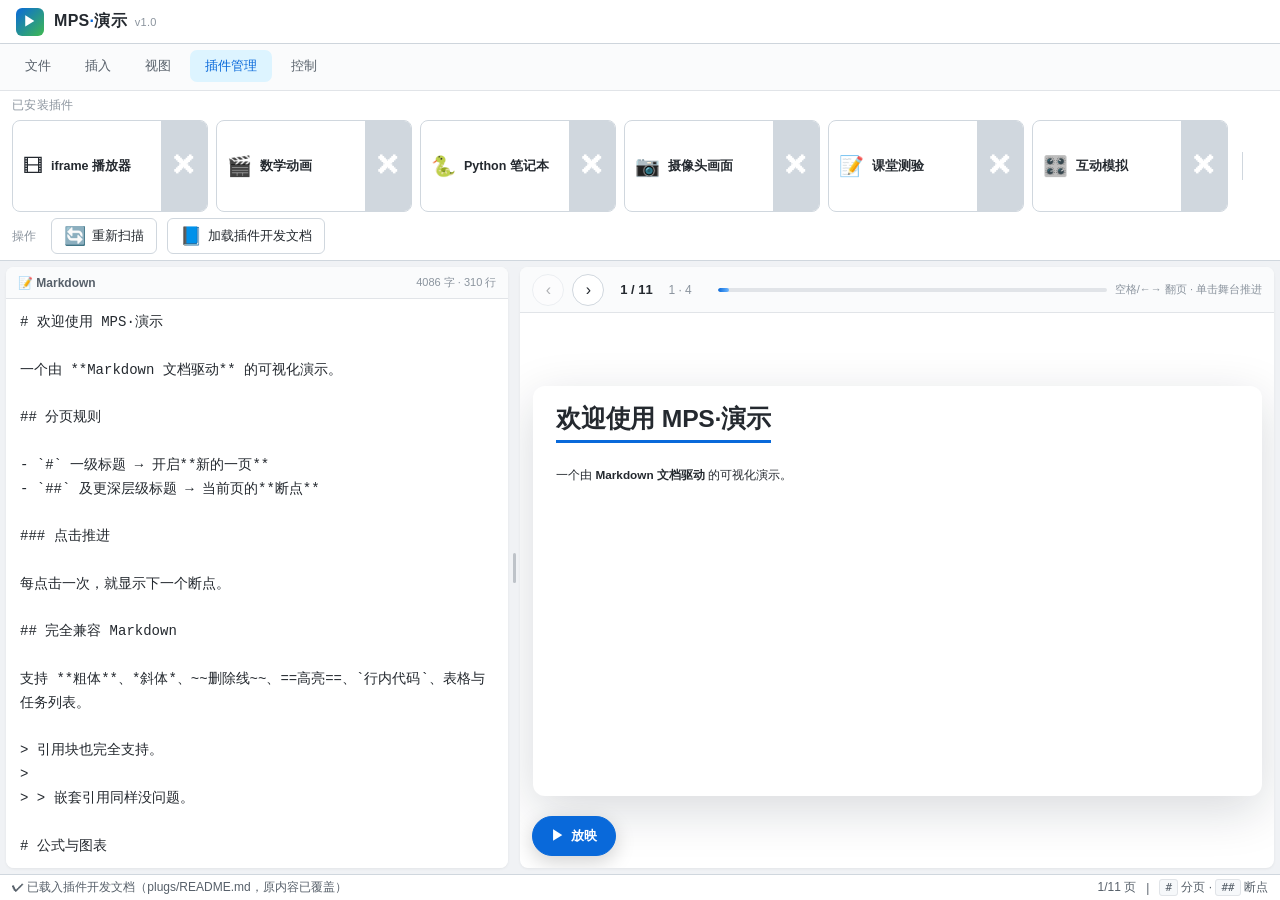
==== commit 17f834a7: "iframe 插件 v1.2.0：新增自动高度（height auto / fit / 百分比） height auto 按嵌入页面真实内容高度撑开（同源可测，跨域自动回退为铺满一页）；height " ====
--- a/presenter.html
+++ b/presenter.html
@@ -586,7 +586,7 @@
         <!-- 插件管理（宿主选项卡；各插件的功能选项卡由插件自行注入） -->
         <div class="ribbon-panel active" id="tab-plugins">
             <span class="group-label">已安装插件</span>
-            <div id="pluginList" style="display:flex;flex-wrap:wrap;gap:8px;align-items:stretch;"><div class="plugin-card off" title="点击卡片查看简介"><div class="pc-inner"><div class="pc-face pc-front"><div class="pc-info" style="font-size: 16px;"><span class="pc-icon">🎬</span><span class="pc-name">数学动画</span></div><div class="pc-block" role="switch" aria-checked="false" title="启用该插件">✕</div></div><div class="pc-face pc-back"><div class="pc-desc" title="用 manim 风格的 DSL 在幻灯片里渲染可播放的数学动画：Canvas 绘制几何图形，KaTeX 排版公式，带可拖动的时间轴。">用 manim 风格的 DSL 在幻灯片里渲染可播放的数学动画：Canvas 绘制几何图形，KaTeX 排版公式，带可拖动的时间轴。</div><div class="pc-meta">mps-manim · v1.0.0 · MPS</div></div></div></div><div class="plugin-card off" title="点击卡片查看简介"><div class="pc-inner"><div class="pc-face pc-front"><div class="pc-info"><span class="pc-icon">🎞</span><span class="pc-name">iframe 播放器</span></div><div class="pc-block" role="switch" aria-checked="false" title="启用该插件">✕</div></div><div class="pc-face pc-back"><div class="pc-desc" title="在幻灯片里嵌入第三方平台播放器：哔哩哔哩、网易云音乐（单曲 / 歌单）、YouTube、Vimeo，或任意 iframe 地址。">在幻灯片里嵌入第三方平台播放器：哔哩哔哩、网易云音乐（单曲 / 歌单）、YouTube、Vimeo，或任意 iframe 地址。</div><div class="pc-meta">iframe · v1.0.0 · MPS</div></div></div></div></div>
+            <div id="pluginList" style="display:flex;flex-wrap:wrap;gap:8px;align-items:stretch;"><div class="plugin-card off" title="点击卡片查看简介"><div class="pc-inner"><div class="pc-face pc-front"><div class="pc-info" style="font-size: 16px;"><span class="pc-icon">🎬</span><span class="pc-name">数学动画</span></div><div class="pc-block" role="switch" aria-checked="false" title="启用该插件">✕</div></div><div class="pc-face pc-back"><div class="pc-desc" title="用 manim 风格的 DSL 在幻灯片里渲染可播放的数学动画：Canvas 绘制几何图形，KaTeX 排版公式，带可拖动的时间轴。">用 manim 风格的 DSL 在幻灯片里渲染可播放的数学动画：Canvas 绘制几何图形，KaTeX 排版公式，带可拖动的时间轴。</div><div class="pc-meta">mps-manim · v1.0.0 · MPS</div></div></div></div><div class="plugin-card off" title="点击卡片查看简介"><div class="pc-inner"><div class="pc-face pc-front"><div class="pc-info"><span class="pc-icon">🎞</span><span class="pc-name">iframe 播放器</span></div><div class="pc-block" role="switch" aria-checked="false" title="启用该插件">✕</div></div><div class="pc-face pc-back"><div class="pc-desc" title="在幻灯片里嵌入第三方平台播放器：哔哩哔哩、网易云音乐（单曲 / 歌单）、YouTube、Vimeo，或任意 iframe 地址；支持自动高度（height auto / fit）。">在幻灯片里嵌入第三方平台播放器：哔哩哔哩、网易云音乐（单曲 / 歌单）、YouTube、Vimeo，或任意 iframe 地址；支持自动高度（height auto / fit）。</div><div class="pc-meta">iframe · v1.2.0 · MPS</div></div></div></div></div>
             <div class="divider"></div>
             <span class="group-label">操作</span>
             <button id="pluginRescanBtn" title="重新扫描 plugs/manifest.json"><span class="icon">🔄</span><span class="label">重新扫描</span></button>
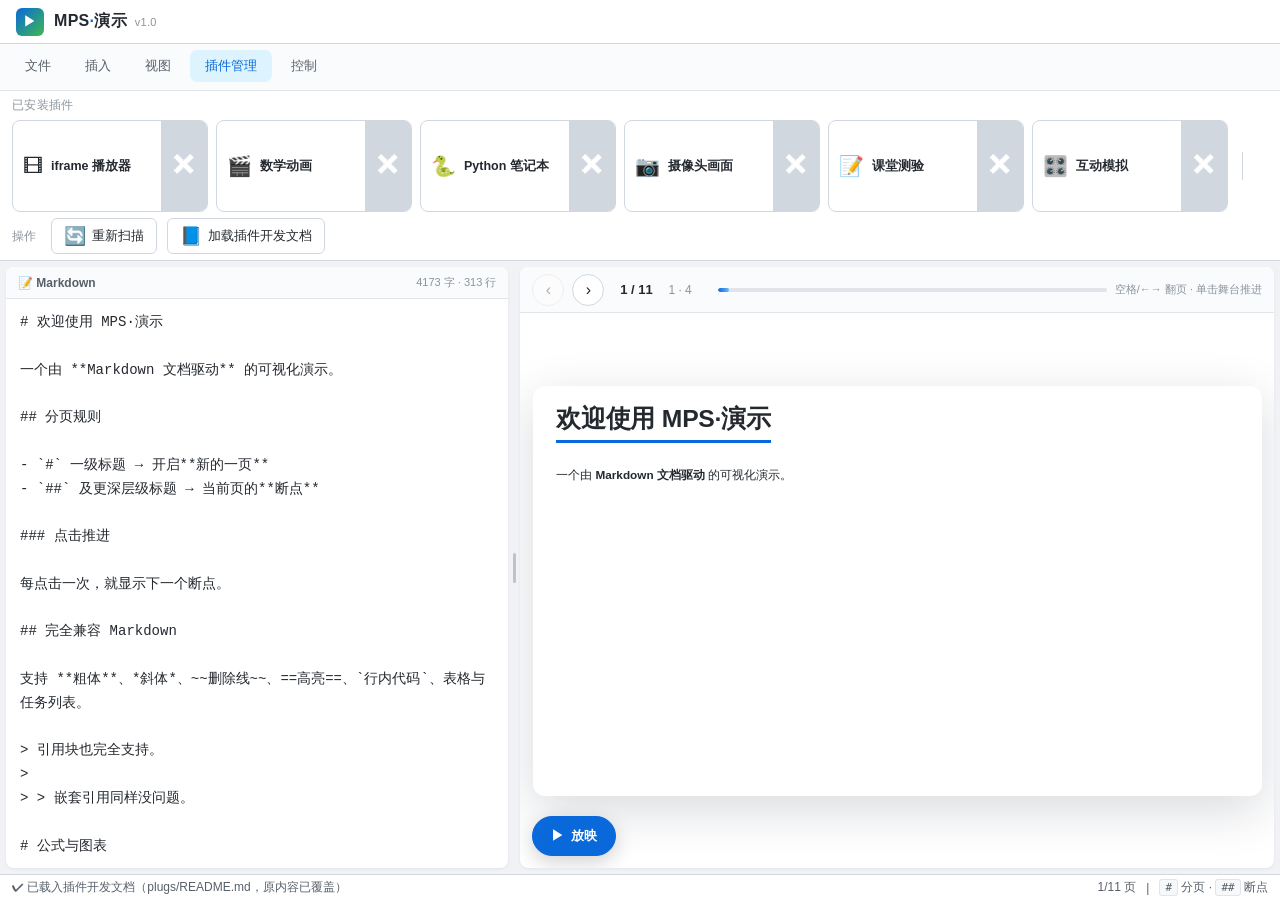
==== commit abea098a: "iframe 插件 v1.2.1：自动高度改为整页铺满并忽略固定宽度 height fit / 百分比改为按整页高度计算，不再扣掉上方标题与文字，页面有内容时也不会只剩一条窄带；height auto" ====
--- a/presenter.html
+++ b/presenter.html
@@ -586,7 +586,7 @@
         <!-- 插件管理（宿主选项卡；各插件的功能选项卡由插件自行注入） -->
         <div class="ribbon-panel active" id="tab-plugins">
             <span class="group-label">已安装插件</span>
-            <div id="pluginList" style="display:flex;flex-wrap:wrap;gap:8px;align-items:stretch;"><div class="plugin-card off" title="点击卡片查看简介"><div class="pc-inner"><div class="pc-face pc-front"><div class="pc-info" style="font-size: 16px;"><span class="pc-icon">🎬</span><span class="pc-name">数学动画</span></div><div class="pc-block" role="switch" aria-checked="false" title="启用该插件">✕</div></div><div class="pc-face pc-back"><div class="pc-desc" title="用 manim 风格的 DSL 在幻灯片里渲染可播放的数学动画：Canvas 绘制几何图形，KaTeX 排版公式，带可拖动的时间轴。">用 manim 风格的 DSL 在幻灯片里渲染可播放的数学动画：Canvas 绘制几何图形，KaTeX 排版公式，带可拖动的时间轴。</div><div class="pc-meta">mps-manim · v1.0.0 · MPS</div></div></div></div><div class="plugin-card off" title="点击卡片查看简介"><div class="pc-inner"><div class="pc-face pc-front"><div class="pc-info"><span class="pc-icon">🎞</span><span class="pc-name">iframe 播放器</span></div><div class="pc-block" role="switch" aria-checked="false" title="启用该插件">✕</div></div><div class="pc-face pc-back"><div class="pc-desc" title="在幻灯片里嵌入第三方平台播放器：哔哩哔哩、网易云音乐（单曲 / 歌单）、YouTube、Vimeo，或任意 iframe 地址；支持自动高度（height auto / fit）。">在幻灯片里嵌入第三方平台播放器：哔哩哔哩、网易云音乐（单曲 / 歌单）、YouTube、Vimeo，或任意 iframe 地址；支持自动高度（height auto / fit）。</div><div class="pc-meta">iframe · v1.2.0 · MPS</div></div></div></div></div>
+            <div id="pluginList" style="display:flex;flex-wrap:wrap;gap:8px;align-items:stretch;"><div class="plugin-card off" title="点击卡片查看简介"><div class="pc-inner"><div class="pc-face pc-front"><div class="pc-info" style="font-size: 16px;"><span class="pc-icon">🎬</span><span class="pc-name">数学动画</span></div><div class="pc-block" role="switch" aria-checked="false" title="启用该插件">✕</div></div><div class="pc-face pc-back"><div class="pc-desc" title="用 manim 风格的 DSL 在幻灯片里渲染可播放的数学动画：Canvas 绘制几何图形，KaTeX 排版公式，带可拖动的时间轴。">用 manim 风格的 DSL 在幻灯片里渲染可播放的数学动画：Canvas 绘制几何图形，KaTeX 排版公式，带可拖动的时间轴。</div><div class="pc-meta">mps-manim · v1.0.0 · MPS</div></div></div></div><div class="plugin-card off" title="点击卡片查看简介"><div class="pc-inner"><div class="pc-face pc-front"><div class="pc-info"><span class="pc-icon">🎞</span><span class="pc-name">iframe 播放器</span></div><div class="pc-block" role="switch" aria-checked="false" title="启用该插件">✕</div></div><div class="pc-face pc-back"><div class="pc-desc" title="在幻灯片里嵌入第三方平台播放器：哔哩哔哩、网易云音乐（单曲 / 歌单）、YouTube、Vimeo，或任意 iframe 地址；支持自动高度（height auto 按内容撑开、height fit 按整页铺满）。">在幻灯片里嵌入第三方平台播放器：哔哩哔哩、网易云音乐（单曲 / 歌单）、YouTube、Vimeo，或任意 iframe 地址；支持自动高度（height auto 按内容撑开、height fit 按整页铺满）。</div><div class="pc-meta">iframe · v1.2.1 · MPS</div></div></div></div></div>
             <div class="divider"></div>
             <span class="group-label">操作</span>
             <button id="pluginRescanBtn" title="重新扫描 plugs/manifest.json"><span class="icon">🔄</span><span class="label">重新扫描</span></button>
